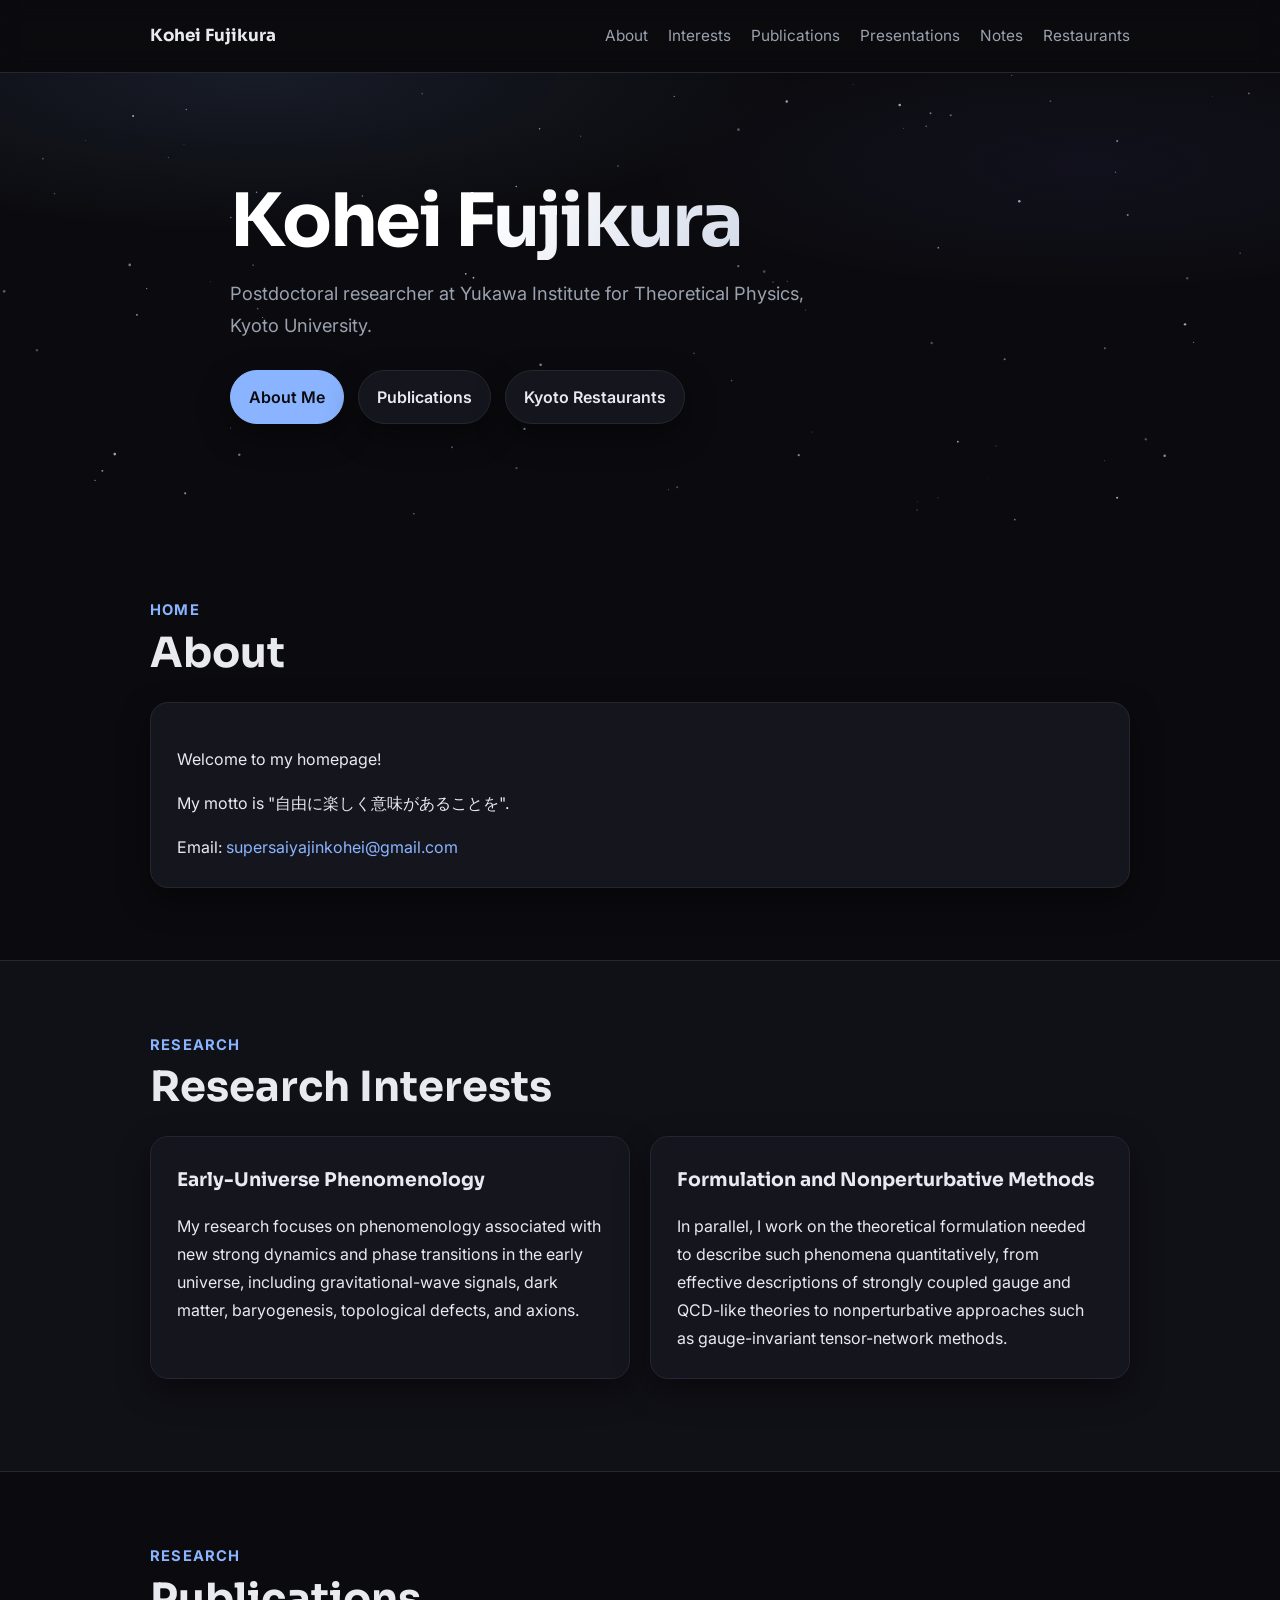
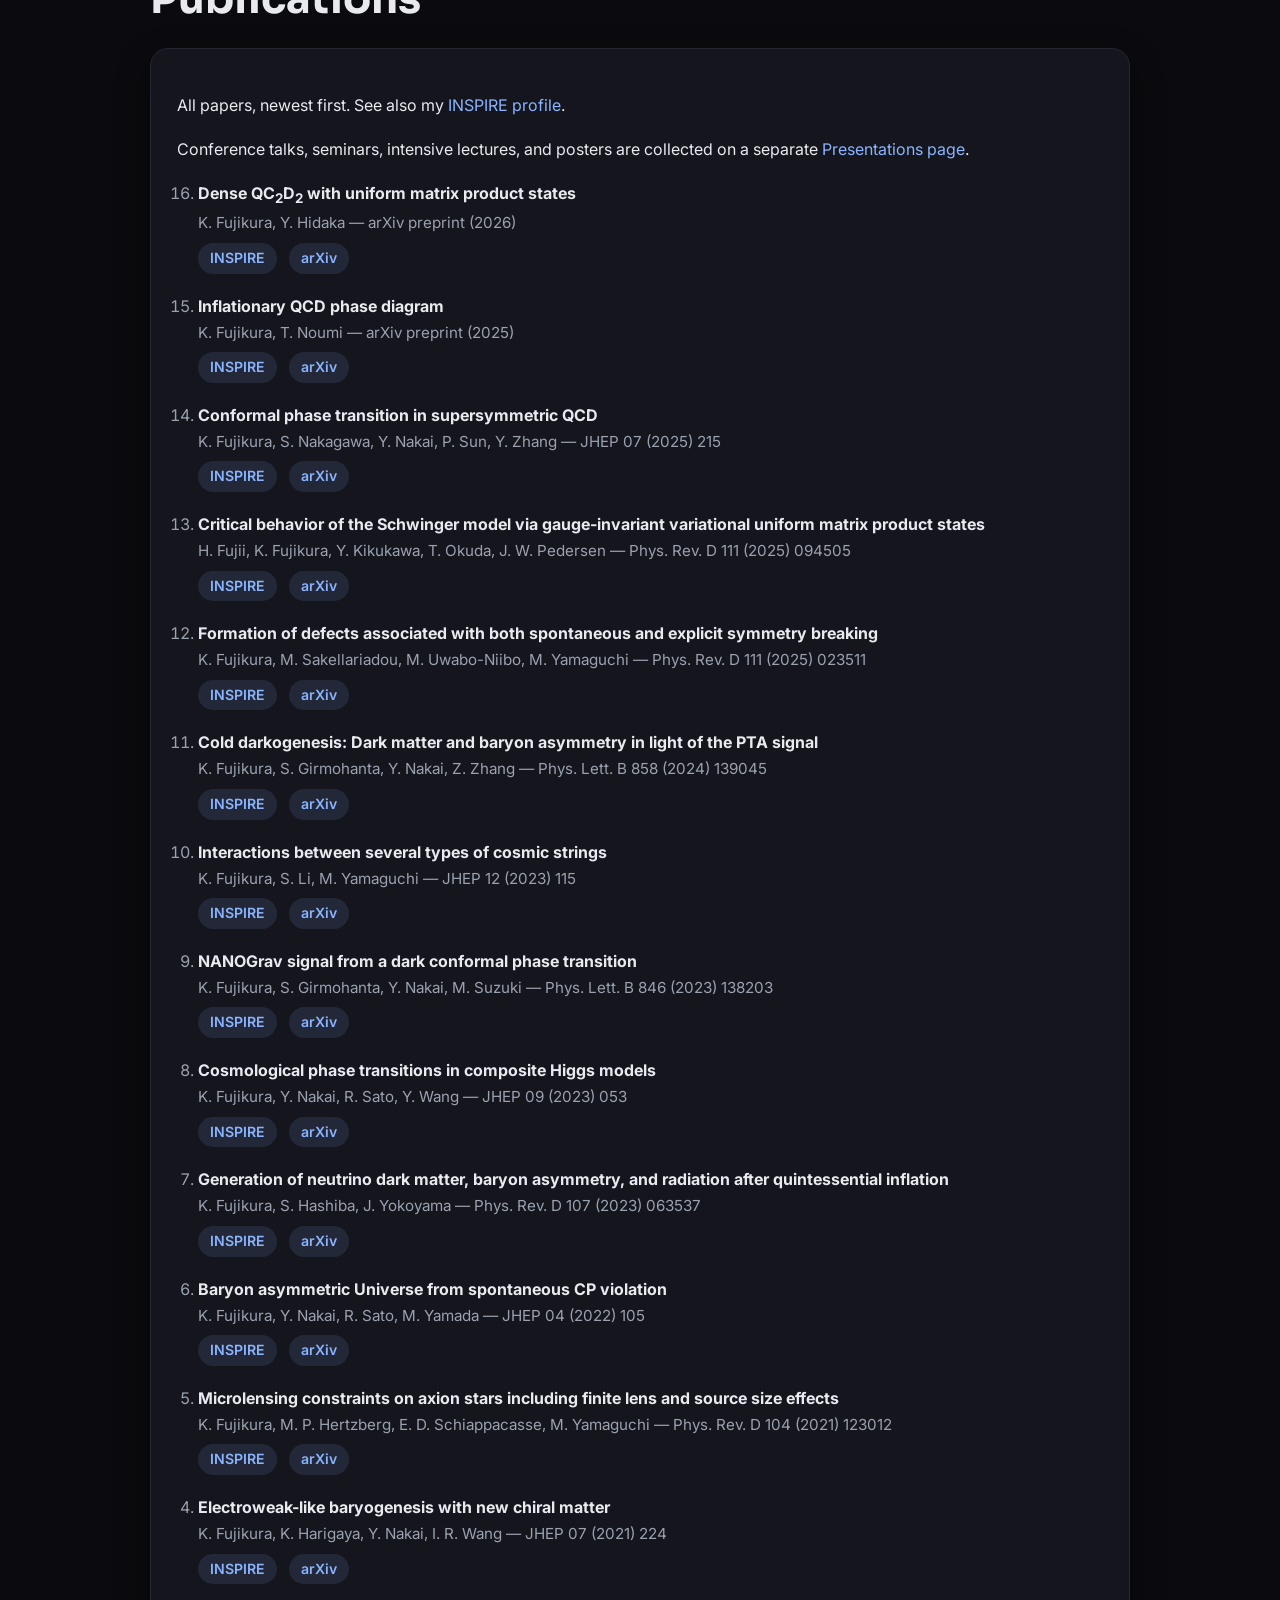
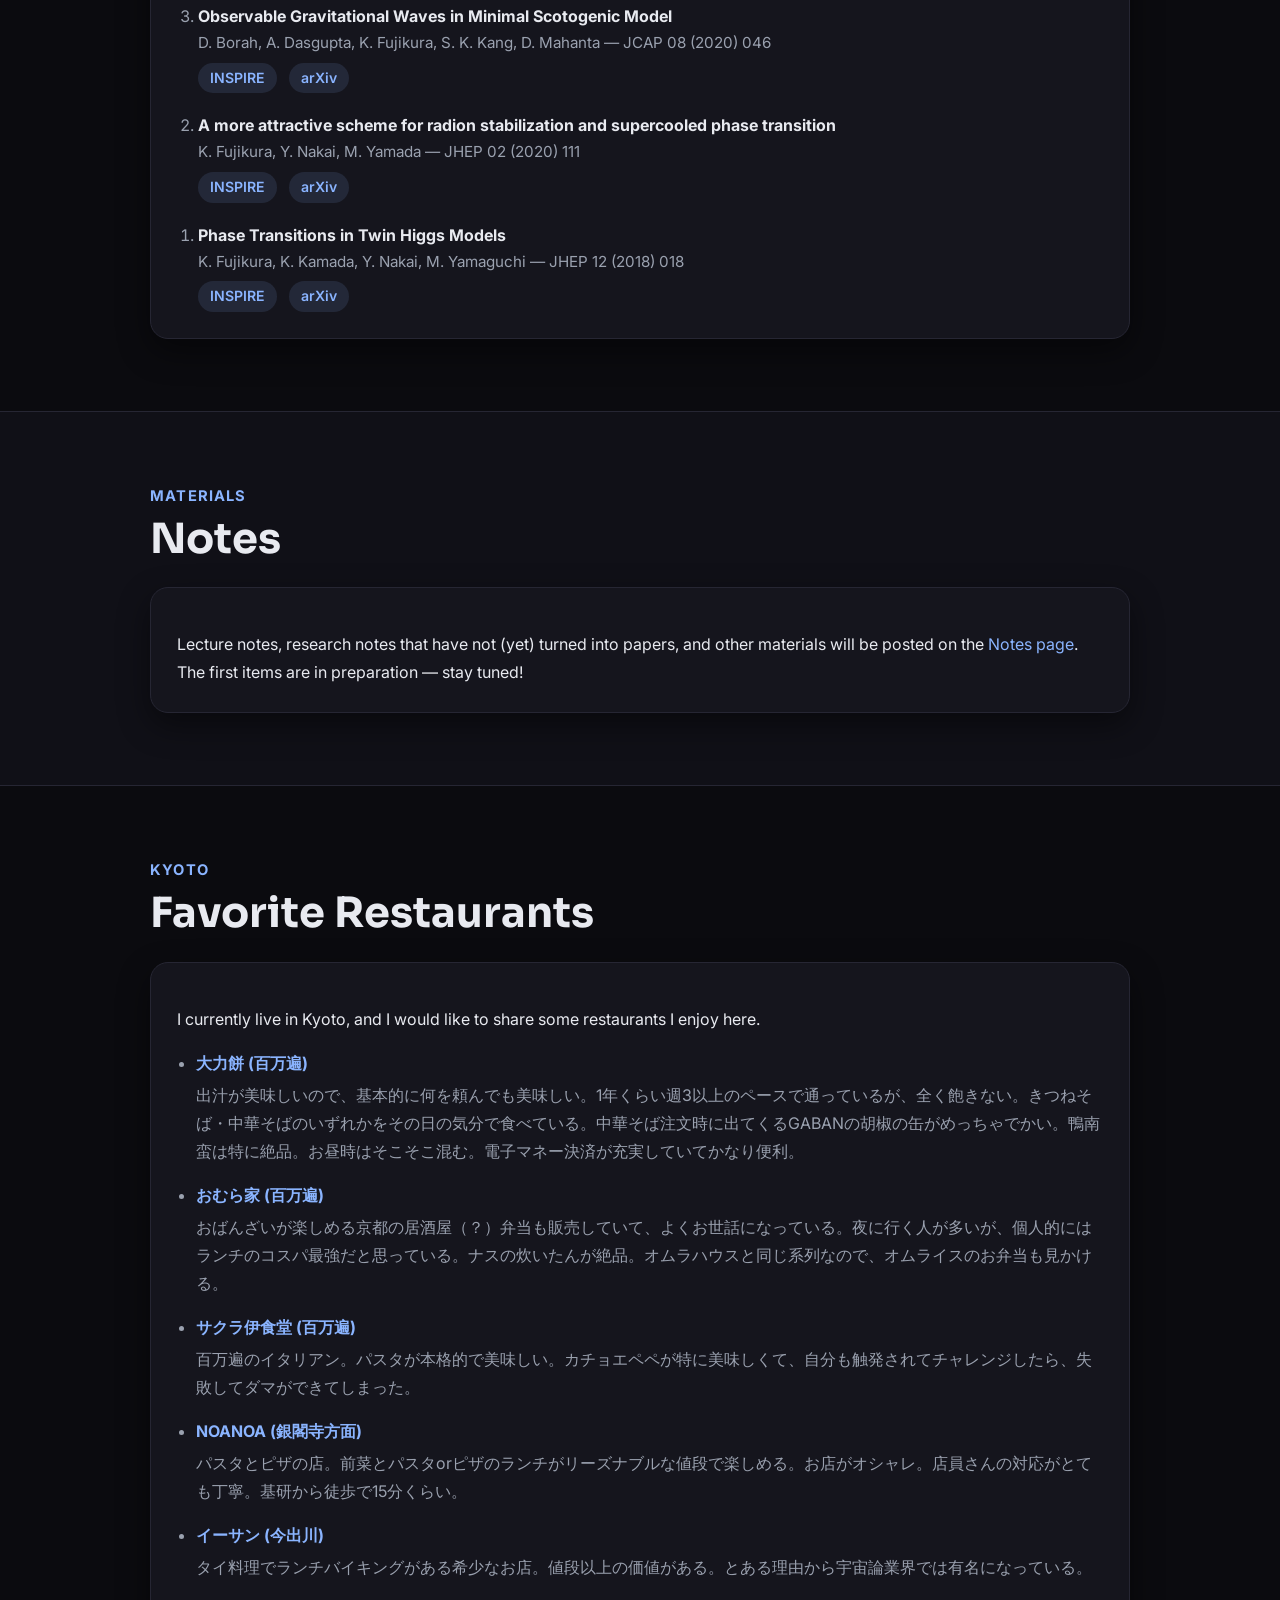
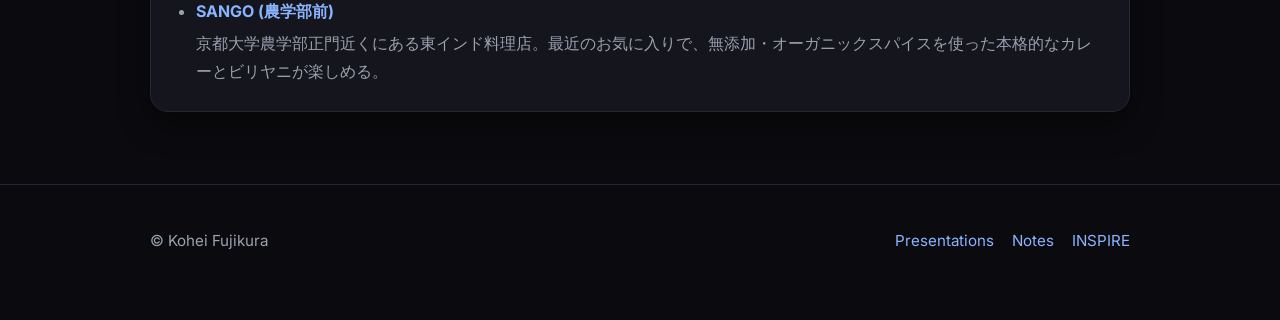
==== index.html @ 56ef6d6d "Update index.html" ====
<!DOCTYPE html>
<html lang="en">
<head>
  <meta charset="UTF-8">
  <meta name="viewport" content="width=device-width, initial-scale=1.0">
  <title>Kohei Fujikura</title>
  <meta name="description" content="Kohei Fujikura — Postdoctoral researcher at Yukawa Institute for Theoretical Physics, Kyoto University.">
  <meta name="color-scheme" content="dark">
  <meta name="theme-color" content="#0b0b0f">
  <link rel="preconnect" href="https://fonts.googleapis.com">
  <link rel="preconnect" href="https://fonts.gstatic.com" crossorigin>
  <link href="https://fonts.googleapis.com/css2?family=Inter:wght@400;600;700&family=Sora:wght@600;700;800&display=swap" rel="stylesheet">
  <link rel="stylesheet" href="assets/style.css">
</head>
<body>
  <header class="site-header">
    <div class="container nav">
      <a href="#" class="logo">Kohei Fujikura</a>
      <nav class="nav-links">
        <a href="#about">About</a>
        <a href="#interests">Interests</a>
        <a href="#publications">Publications</a>
        <a href="talks.html">Presentations</a>
        <a href="notes.html">Notes</a>
        <a href="#restaurants">Restaurants</a>
      </nav>
    </div>
  </header>

  <main>
    <section class="hero">
      <canvas id="starfield" aria-hidden="true"></canvas>
      <div class="container hero-inner">
        <h1>Kohei Fujikura</h1>
        <p class="hero-text">
          Postdoctoral researcher at Yukawa Institute for Theoretical Physics, <span style="white-space: nowrap;">Kyoto University.</span>
        </p>
        <div class="hero-buttons">
          <a class="button primary" href="#about">About Me</a>
          <a class="button" href="#publications">Publications</a>
          <a class="button" href="#restaurants">Kyoto Restaurants</a>
        </div>
      </div>
    </section>

    <section id="about" class="section">
      <div class="container">
        <div class="section-heading">
          <p class="section-label">Home</p>
          <h2>About</h2>
        </div>
        <div class="card">
          <p>
            Welcome to my homepage!
          </p>
          <p>
            My motto is "自由に楽しく意味があることを".
          </p>
          <p>
            Email:
            <a href="mailto:supersaiyajinkohei@gmail.com">
              supersaiyajinkohei@gmail.com
            </a>
          </p>
        </div>
      </div>
    </section>

    <section id="interests" class="section alt">
      <div class="container">
        <div class="section-heading">
          <p class="section-label">Research</p>
          <h2>Research Interests</h2>
        </div>
        <div class="grid two">
          <div class="card">
            <h3>Early-Universe Phenomenology</h3>
            <p>
              My research focuses on phenomenology associated with new strong dynamics and phase transitions in the early universe, including gravitational-wave signals, dark matter, baryogenesis, topological defects, and axions.
            </p>
          </div>
          <div class="card">
            <h3>Formulation and Nonperturbative Methods</h3>
            <p>
              In parallel, I work on the theoretical formulation needed to describe such phenomena quantitatively, from effective descriptions of strongly coupled gauge and QCD-like theories to nonperturbative approaches such as gauge-invariant tensor-network methods.
            </p>
          </div>
        </div>
      </div>
    </section>

    <section id="publications" class="section">
      <div class="container">
        <div class="section-heading">
          <p class="section-label">Research</p>
          <h2>Publications</h2>
        </div>
        <div class="card">
          <p>
            All papers, newest first. See also my
            <a href="https://inspirehep.net/authors/1897295" target="_blank" rel="noopener noreferrer">INSPIRE profile</a>.
          </p>
          <p>
            Conference talks, seminars, intensive lectures, and posters are collected on a separate
            <a href="talks.html">Presentations page</a>.
          </p>
          <ol class="pub-list" reversed>
            <li>
              <strong>Dense QC<sub>2</sub>D<sub>2</sub> with uniform matrix product states</strong>
              <span class="pub-meta">K. Fujikura, Y. Hidaka — arXiv preprint (2026)</span>
              <div class="pub-links">
                <a href="https://inspirehep.net/literature/3157128" target="_blank" rel="noopener noreferrer">INSPIRE</a>
                <a href="https://arxiv.org/abs/2605.17183" target="_blank" rel="noopener noreferrer">arXiv</a>
              </div>
            </li>
            <li>
              <strong>Inflationary QCD phase diagram</strong>
              <span class="pub-meta">K. Fujikura, T. Noumi — arXiv preprint (2025)</span>
              <div class="pub-links">
                <a href="https://inspirehep.net/literature/3096447" target="_blank" rel="noopener noreferrer">INSPIRE</a>
                <a href="https://arxiv.org/abs/2512.24024" target="_blank" rel="noopener noreferrer">arXiv</a>
              </div>
            </li>
            <li>
              <strong>Conformal phase transition in supersymmetric QCD</strong>
              <span class="pub-meta">K. Fujikura, S. Nakagawa, Y. Nakai, P. Sun, Y. Zhang — JHEP 07 (2025) 215</span>
              <div class="pub-links">
                <a href="https://inspirehep.net/literature/2905711" target="_blank" rel="noopener noreferrer">INSPIRE</a>
                <a href="https://arxiv.org/abs/2503.22293" target="_blank" rel="noopener noreferrer">arXiv</a>
              </div>
            </li>
            <li>
              <strong>Critical behavior of the Schwinger model via gauge-invariant variational uniform matrix product states</strong>
              <span class="pub-meta">H. Fujii, K. Fujikura, Y. Kikukawa, T. Okuda, J. W. Pedersen — Phys. Rev. D 111 (2025) 094505</span>
              <div class="pub-links">
                <a href="https://inspirehep.net/literature/2855778" target="_blank" rel="noopener noreferrer">INSPIRE</a>
                <a href="https://arxiv.org/abs/2412.03569" target="_blank" rel="noopener noreferrer">arXiv</a>
              </div>
            </li>
            <li>
              <strong>Formation of defects associated with both spontaneous and explicit symmetry breaking</strong>
              <span class="pub-meta">K. Fujikura, M. Sakellariadou, M. Uwabo-Niibo, M. Yamaguchi — Phys. Rev. D 111 (2025) 023511</span>
              <div class="pub-links">
                <a href="https://inspirehep.net/literature/2838973" target="_blank" rel="noopener noreferrer">INSPIRE</a>
                <a href="https://arxiv.org/abs/2410.07565" target="_blank" rel="noopener noreferrer">arXiv</a>
              </div>
            </li>
            <li>
              <strong>Cold darkogenesis: Dark matter and baryon asymmetry in light of the PTA signal</strong>
              <span class="pub-meta">K. Fujikura, S. Girmohanta, Y. Nakai, Z. Zhang — Phys. Lett. B 858 (2024) 139045</span>
              <div class="pub-links">
                <a href="https://inspirehep.net/literature/2800522" target="_blank" rel="noopener noreferrer">INSPIRE</a>
                <a href="https://arxiv.org/abs/2406.12956" target="_blank" rel="noopener noreferrer">arXiv</a>
              </div>
            </li>
            <li>
              <strong>Interactions between several types of cosmic strings</strong>
              <span class="pub-meta">K. Fujikura, S. Li, M. Yamaguchi — JHEP 12 (2023) 115</span>
              <div class="pub-links">
                <a href="https://inspirehep.net/literature/2696680" target="_blank" rel="noopener noreferrer">INSPIRE</a>
                <a href="https://arxiv.org/abs/2309.05515" target="_blank" rel="noopener noreferrer">arXiv</a>
              </div>
            </li>
            <li>
              <strong>NANOGrav signal from a dark conformal phase transition</strong>
              <span class="pub-meta">K. Fujikura, S. Girmohanta, Y. Nakai, M. Suzuki — Phys. Lett. B 846 (2023) 138203</span>
              <div class="pub-links">
                <a href="https://inspirehep.net/literature/2672968" target="_blank" rel="noopener noreferrer">INSPIRE</a>
                <a href="https://arxiv.org/abs/2306.17086" target="_blank" rel="noopener noreferrer">arXiv</a>
              </div>
            </li>
            <li>
              <strong>Cosmological phase transitions in composite Higgs models</strong>
              <span class="pub-meta">K. Fujikura, Y. Nakai, R. Sato, Y. Wang — JHEP 09 (2023) 053</span>
              <div class="pub-links">
                <a href="https://inspirehep.net/literature/2665317" target="_blank" rel="noopener noreferrer">INSPIRE</a>
                <a href="https://arxiv.org/abs/2306.01305" target="_blank" rel="noopener noreferrer">arXiv</a>
              </div>
            </li>
            <li>
              <strong>Generation of neutrino dark matter, baryon asymmetry, and radiation after quintessential inflation</strong>
              <span class="pub-meta">K. Fujikura, S. Hashiba, J. Yokoyama — Phys. Rev. D 107 (2023) 063537</span>
              <div class="pub-links">
                <a href="https://inspirehep.net/literature/2164080" target="_blank" rel="noopener noreferrer">INSPIRE</a>
                <a href="https://arxiv.org/abs/2210.05214" target="_blank" rel="noopener noreferrer">arXiv</a>
              </div>
            </li>
            <li>
              <strong>Baryon asymmetric Universe from spontaneous CP violation</strong>
              <span class="pub-meta">K. Fujikura, Y. Nakai, R. Sato, M. Yamada — JHEP 04 (2022) 105</span>
              <div class="pub-links">
                <a href="https://inspirehep.net/literature/2034282" target="_blank" rel="noopener noreferrer">INSPIRE</a>
                <a href="https://arxiv.org/abs/2202.08278" target="_blank" rel="noopener noreferrer">arXiv</a>
              </div>
            </li>
            <li>
              <strong>Microlensing constraints on axion stars including finite lens and source size effects</strong>
              <span class="pub-meta">K. Fujikura, M. P. Hertzberg, E. D. Schiappacasse, M. Yamaguchi — Phys. Rev. D 104 (2021) 123012</span>
              <div class="pub-links">
                <a href="https://inspirehep.net/literature/1919193" target="_blank" rel="noopener noreferrer">INSPIRE</a>
                <a href="https://arxiv.org/abs/2109.04283" target="_blank" rel="noopener noreferrer">arXiv</a>
              </div>
            </li>
            <li>
              <strong>Electroweak-like baryogenesis with new chiral matter</strong>
              <span class="pub-meta">K. Fujikura, K. Harigaya, Y. Nakai, I. R. Wang — JHEP 07 (2021) 224</span>
              <div class="pub-links">
                <a href="https://inspirehep.net/literature/1850781" target="_blank" rel="noopener noreferrer">INSPIRE</a>
                <a href="https://arxiv.org/abs/2103.05005" target="_blank" rel="noopener noreferrer">arXiv</a>
              </div>
            </li>
            <li>
              <strong>Observable Gravitational Waves in Minimal Scotogenic Model</strong>
              <span class="pub-meta">D. Borah, A. Dasgupta, K. Fujikura, S. K. Kang, D. Mahanta — JCAP 08 (2020) 046</span>
              <div class="pub-links">
                <a href="https://inspirehep.net/literature/1784091" target="_blank" rel="noopener noreferrer">INSPIRE</a>
                <a href="https://arxiv.org/abs/2003.02276" target="_blank" rel="noopener noreferrer">arXiv</a>
              </div>
            </li>
            <li>
              <strong>A more attractive scheme for radion stabilization and supercooled phase transition</strong>
              <span class="pub-meta">K. Fujikura, Y. Nakai, M. Yamada — JHEP 02 (2020) 111</span>
              <div class="pub-links">
                <a href="https://inspirehep.net/literature/1759521" target="_blank" rel="noopener noreferrer">INSPIRE</a>
                <a href="https://arxiv.org/abs/1910.07546" target="_blank" rel="noopener noreferrer">arXiv</a>
              </div>
            </li>
            <li>
              <strong>Phase Transitions in Twin Higgs Models</strong>
              <span class="pub-meta">K. Fujikura, K. Kamada, Y. Nakai, M. Yamaguchi — JHEP 12 (2018) 018</span>
              <div class="pub-links">
                <a href="https://inspirehep.net/literature/1696517" target="_blank" rel="noopener noreferrer">INSPIRE</a>
                <a href="https://arxiv.org/abs/1810.00574" target="_blank" rel="noopener noreferrer">arXiv</a>
              </div>
            </li>
          </ol>
        </div>
      </div>
    </section>

    <section id="notes" class="section alt">
      <div class="container">
        <div class="section-heading">
          <p class="section-label">Materials</p>
          <h2>Notes</h2>
        </div>
        <div class="card">
          <p>
            Lecture notes, research notes that have not (yet) turned into papers, and other materials will be posted on the
            <a href="notes.html">Notes page</a>. The first items are in preparation — stay tuned!
          </p>
        </div>
      </div>
    </section>

    <section id="restaurants" class="section">
      <div class="container">
        <div class="section-heading">
          <p class="section-label">Kyoto</p>
          <h2>Favorite Restaurants</h2>
        </div>
        <div class="card">
          <p>
            I currently live in Kyoto, and I would like to share some restaurants I enjoy here.
          </p>
          <ul class="link-list">
            <li>
              <strong class="restaurant-name"><a href="https://tabelog.com/kyoto/A2601/A260302/26011281/" target="_blank" rel="noopener noreferrer">大力餅 (百万遍)</a></strong>
              <span class="restaurant-description">出汁が美味しいので、基本的に何を頼んでも美味しい。1年くらい週3以上のペースで通っているが、全く飽きない。きつねそば・中華そばのいずれかをその日の気分で食べている。中華そば注文時に出てくるGABANの胡椒の缶がめっちゃでかい。鴨南蛮は特に絶品。お昼時はそこそこ混む。電子マネー決済が充実していてかなり便利。</span>
            </li>
            <li>
              <strong class="restaurant-name"><a href="https://tabelog.com/kyoto/A2601/A260302/26005969/" target="_blank" rel="noopener noreferrer">おむら家 (百万遍)</a></strong>
              <span class="restaurant-description">おばんざいが楽しめる京都の居酒屋（？）弁当も販売していて、よくお世話になっている。夜に行く人が多いが、個人的にはランチのコスパ最強だと思っている。ナスの炊いたんが絶品。オムラハウスと同じ系列なので、オムライスのお弁当も見かける。</span>
            </li>
            <li>
              <strong class="restaurant-name"><a href="https://tabelog.com/kyoto/A2601/A260302/26031923/" target="_blank" rel="noopener noreferrer">サクラ伊食堂 (百万遍)</a></strong>
              <span class="restaurant-description">百万遍のイタリアン。パスタが本格的で美味しい。カチョエペペが特に美味しくて、自分も触発されてチャレンジしたら、失敗してダマができてしまった。</span>
            </li>
            <li>
              <strong class="restaurant-name"><a href="https://tabelog.com/kyoto/A2601/A260302/26001801/" target="_blank" rel="noopener noreferrer">NOANOA (銀閣寺方面)</a></strong>
              <span class="restaurant-description">パスタとピザの店。前菜とパスタorピザのランチがリーズナブルな値段で楽しめる。お店がオシャレ。店員さんの対応がとても丁寧。基研から徒歩で15分くらい。</span>
            </li>
            <li>
              <strong class="restaurant-name"><a href="https://tabelog.com/kyoto/A2601/A260202/26000208/" target="_blank" rel="noopener noreferrer">イーサン (今出川)</a></strong>
              <span class="restaurant-description">タイ料理でランチバイキングがある希少なお店。値段以上の価値がある。とある理由から宇宙論業界では有名になっている。</span>
            </li>
            <li>
              <strong class="restaurant-name"><a href="https://tabelog.com/kyoto/A2601/A260302/26037625/" target="_blank" rel="noopener noreferrer">SANGO (農学部前)</a></strong>
              <span class="restaurant-description">京都大学農学部正門近くにある東インド料理店。最近のお気に入りで、無添加・オーガニックスパイスを使った本格的なカレーとビリヤニが楽しめる。</span>
            </li>
          </ul>
        </div>
      </div>
    </section>
  </main>

  <footer class="site-footer">
    <div class="container footer-inner">
      <p>© Kohei Fujikura</p>
      <div class="footer-links">
        <a href="talks.html">Presentations</a>
        <a href="notes.html">Notes</a>
        <a href="https://inspirehep.net/authors/1897295" target="_blank" rel="noopener noreferrer">INSPIRE</a>
      </div>
    </div>
  </footer>

  <script src="assets/site.js" defer></script>
</body>
</html>
---- assets/style.css ----
/* Shared stylesheet — Kohei Fujikura homepage (dark theme) */

:root {
  --bg: #0b0b0f;
  --bg-alt: #101017;
  --surface: #15151d;
  --surface-hover: #1a1a24;
  --text: #e8eaf0;
  --muted: #9aa1af;
  --line: #262633;
  --accent: #8ab4ff;
  --accent-strong: #aac8ff;
  --accent-soft: rgba(138, 180, 255, 0.12);
  --max-width: 980px;
  --radius: 18px;
  --shadow: 0 12px 32px rgba(0, 0, 0, 0.45);
}

body.wide {
  --max-width: 1040px;
}

* {
  box-sizing: border-box;
}

html {
  scroll-behavior: smooth;
}

body {
  margin: 0;
  font-family: "Inter", -apple-system, BlinkMacSystemFont, "Segoe UI", Roboto, "Hiragino Kaku Gothic ProN", "Hiragino Sans", Helvetica, Arial, sans-serif;
  color: var(--text);
  background: var(--bg);
  line-height: 1.75;
}

h1, h2, h3 {
  font-family: "Sora", "Inter", -apple-system, BlinkMacSystemFont, "Segoe UI", Roboto, "Hiragino Kaku Gothic ProN", "Hiragino Sans", Helvetica, Arial, sans-serif;
}

::selection {
  background: rgba(138, 180, 255, 0.3);
}

a {
  color: var(--accent);
  text-decoration: none;
}

a:hover {
  color: var(--accent-strong);
  text-decoration: underline;
}

a:focus-visible {
  outline: 2px solid var(--accent);
  outline-offset: 3px;
  border-radius: 4px;
}

.container {
  width: min(var(--max-width), calc(100% - 40px));
  margin: 0 auto;
}

/* Header / nav */

.site-header {
  position: sticky;
  top: 0;
  z-index: 20;
  backdrop-filter: blur(12px);
  -webkit-backdrop-filter: blur(12px);
  background: rgba(11, 11, 15, 0.82);
  border-bottom: 1px solid var(--line);
}

.nav {
  display: flex;
  justify-content: space-between;
  align-items: center;
  min-height: 72px;
  gap: 20px;
}

.logo {
  font-family: "Sora", "Inter", sans-serif;
  font-weight: 700;
  font-size: 1.05rem;
  color: var(--text);
}

.logo:hover {
  color: var(--text);
  text-decoration: none;
}

.nav-links {
  display: flex;
  gap: 20px;
  flex-wrap: wrap;
}

.nav-links a {
  color: var(--muted);
  font-size: 0.96rem;
  transition: color 0.15s ease;
}

.nav-links a:hover {
  color: var(--text);
  text-decoration: none;
}

/* Hero */

.hero {
  position: relative;
  overflow: hidden;
  padding: 110px 0 80px;
  background:
    radial-gradient(ellipse 60% 50% at 20% 0%, rgba(138, 180, 255, 0.1), transparent 70%),
    radial-gradient(ellipse 50% 40% at 85% 20%, rgba(120, 110, 255, 0.06), transparent 70%),
    var(--bg);
}

.hero.compact {
  padding: 92px 0 56px;
}

#starfield {
  position: absolute;
  inset: 0;
  width: 100%;
  height: 100%;
  pointer-events: none;
}

.hero > .container {
  position: relative;
  z-index: 1;
}

.hero-inner {
  max-width: 820px;
}

.eyebrow {
  display: inline-block;
  margin: 0 0 14px;
  padding: 6px 12px;
  border-radius: 999px;
  background: var(--accent-soft);
  color: var(--accent);
  font-size: 0.9rem;
  font-weight: 600;
}

.hero h1 {
  margin: 0 0 18px;
  font-size: clamp(2.6rem, 6vw, 4.6rem);
  line-height: 1.05;
  letter-spacing: -0.03em;
  background: linear-gradient(120deg, #ffffff 30%, #aab6d4 100%);
  -webkit-background-clip: text;
  background-clip: text;
  -webkit-text-fill-color: transparent;
  color: #ffffff;
}

.hero-text {
  margin: 0 0 28px;
  color: var(--muted);
  font-size: 1.14rem;
  max-width: 720px;
}

.hero-buttons,
.hero-links {
  display: flex;
  gap: 14px;
  flex-wrap: wrap;
  margin-bottom: 22px;
}

.button {
  display: inline-block;
  padding: 12px 18px;
  border-radius: 999px;
  border: 1px solid var(--line);
  background: var(--surface);
  color: var(--text);
  font-weight: 600;
  box-shadow: var(--shadow);
  transition: transform 0.15s ease, background 0.15s ease, border-color 0.15s ease;
}

.button:hover {
  color: var(--text);
  text-decoration: none;
  transform: translateY(-1px);
  background: var(--surface-hover);
  border-color: #34344a;
}

.button.primary {
  background: var(--accent);
  color: #0b0b0f;
  border-color: var(--accent);
}

.button.primary:hover {
  background: var(--accent-strong);
  border-color: var(--accent-strong);
  color: #0b0b0f;
}

/* Stats */

.stats {
  display: grid;
  grid-template-columns: repeat(auto-fit, minmax(140px, 1fr));
  gap: 14px;
}

.stat-card {
  background: var(--surface);
  border: 1px solid var(--line);
  border-radius: var(--radius);
  box-shadow: var(--shadow);
  padding: 18px;
}

.stat-card strong {
  display: block;
  margin-bottom: 4px;
  font-size: 1.5rem;
  line-height: 1.1;
  color: var(--accent);
}

.stat-card span {
  color: var(--muted);
  font-size: 0.92rem;
}

/* Sections */

.section {
  padding: 72px 0;
  scroll-margin-top: 80px;
}

.section.alt {
  background: var(--bg-alt);
  border-top: 1px solid var(--line);
  border-bottom: 1px solid var(--line);
}

.section-heading {
  margin-bottom: 24px;
}

.section-label {
  margin: 0 0 6px;
  color: var(--accent);
  font-weight: 700;
  font-size: 0.92rem;
  text-transform: uppercase;
  letter-spacing: 0.08em;
}

.section h2 {
  margin: 0 0 10px;
  font-size: clamp(1.8rem, 4vw, 2.6rem);
  line-height: 1.15;
}

.section-intro {
  margin: 0;
  color: var(--muted);
  max-width: 760px;
}

/* Cards */

.grid.two {
  display: grid;
  grid-template-columns: repeat(2, minmax(0, 1fr));
  gap: 20px;
  margin-bottom: 20px;
}

.card {
  background: var(--surface);
  border: 1px solid var(--line);
  border-radius: var(--radius);
  padding: 26px;
  box-shadow: var(--shadow);
  transition: transform 0.18s ease, border-color 0.18s ease;
}

.card:hover {
  border-color: #303045;
}

.card h3 {
  margin-top: 0;
  margin-bottom: 10px;
  font-size: 1.18rem;
}

.card p:last-child,
.card li:last-child {
  margin-bottom: 0;
}

/* Publications */

.pub-list {
  margin: 0;
  padding-left: 1.3rem;
}

.pub-list li + li {
  margin-top: 18px;
}

.pub-list li::marker {
  color: var(--muted);
}

.pub-meta {
  display: block;
  color: var(--muted);
  font-size: 0.95rem;
}

.pub-links {
  display: inline-flex;
  gap: 12px;
  flex-wrap: wrap;
  margin-top: 6px;
}

.pub-links a {
  display: inline-flex;
  align-items: center;
  padding: 3px 12px;
  border-radius: 999px;
  background: var(--accent-soft);
  font-size: 0.88rem;
  font-weight: 600;
}

.pub-links a:hover {
  text-decoration: none;
  background: rgba(138, 180, 255, 0.2);
}

/* Talks */

.talk-list {
  display: grid;
  gap: 18px;
}

.talk-list .card {
  padding: 22px 24px;
}

.talk-title {
  margin: 0 0 10px;
  font-size: 1.15rem;
  line-height: 1.35;
}

.talk-authors,
.talk-meta,
.talk-note {
  margin: 0;
}

.talk-authors {
  margin-bottom: 6px;
}

.talk-meta,
.talk-note {
  color: var(--muted);
}

.talk-note {
  margin-top: 10px;
}

.badge-row {
  display: flex;
  gap: 8px;
  flex-wrap: wrap;
  align-items: center;
  margin-top: 12px;
}

.badge {
  display: inline-flex;
  align-items: center;
  padding: 5px 10px;
  border-radius: 999px;
  background: var(--accent-soft);
  color: var(--accent);
  font-size: 0.84rem;
  font-weight: 600;
}

.slide-link {
  display: inline-flex;
  align-items: center;
  gap: 6px;
  padding: 5px 12px;
  border-radius: 999px;
  border: 1px solid rgba(138, 180, 255, 0.35);
  color: var(--accent);
  font-size: 0.84rem;
  font-weight: 600;
}

.slide-link:hover {
  background: var(--accent-soft);
  text-decoration: none;
}

.slide-link::before {
  content: "↓";
  font-size: 0.9em;
}

/* Restaurants */

.link-list {
  margin: 0;
  padding-left: 1.2rem;
}

.link-list li::marker {
  color: var(--muted);
}

.link-list li + li {
  margin-top: 16px;
}

.restaurant-name {
  display: block;
  margin-bottom: 4px;
}

.restaurant-description {
  display: block;
  color: var(--muted);
}

/* Footer */

.site-footer {
  padding: 28px 0 50px;
  border-top: 1px solid var(--line);
  background: var(--bg);
}

.footer-inner {
  color: var(--muted);
  font-size: 0.95rem;
  display: flex;
  justify-content: space-between;
  gap: 16px;
  flex-wrap: wrap;
  align-items: center;
}

.footer-links {
  display: flex;
  gap: 18px;
  flex-wrap: wrap;
}

/* Scroll reveal (enabled by JS adding .reveal-init to body) */

body.reveal-init .reveal {
  opacity: 0;
  transform: translateY(14px);
  transition: opacity 0.5s ease, transform 0.5s ease;
}

body.reveal-init .reveal.visible {
  opacity: 1;
  transform: none;
}

@media (prefers-reduced-motion: reduce) {
  html {
    scroll-behavior: auto;
  }

  body.reveal-init .reveal {
    opacity: 1;
    transform: none;
    transition: none;
  }

  .card,
  .button {
    transition: none;
  }
}

/* Responsive */

@media (max-width: 720px) {
  .nav {
    padding: 12px 0;
    align-items: flex-start;
    flex-direction: column;
  }

  .grid.two {
    grid-template-columns: 1fr;
  }

  .hero {
    padding: 80px 0 56px;
  }

  .hero.compact {
    padding: 72px 0 46px;
  }

  .card,
  .stat-card {
    padding: 20px;
  }
}
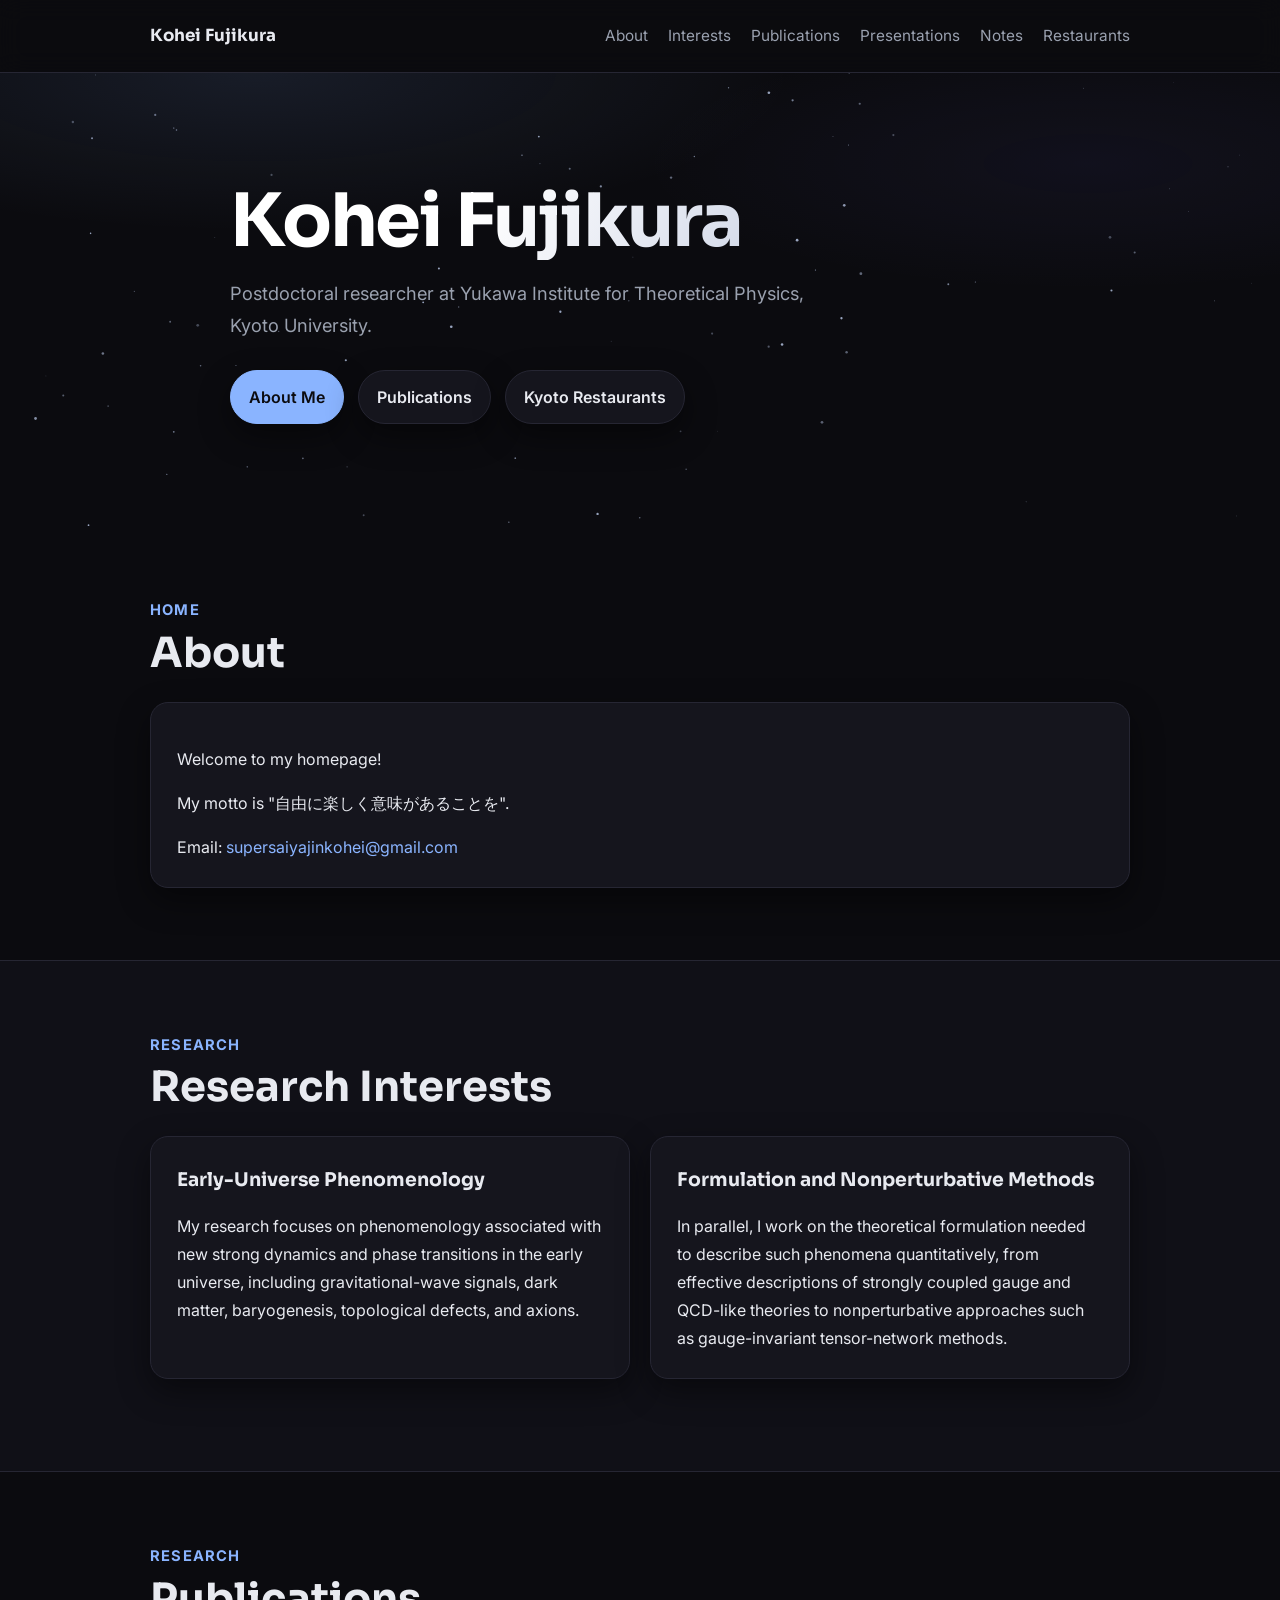
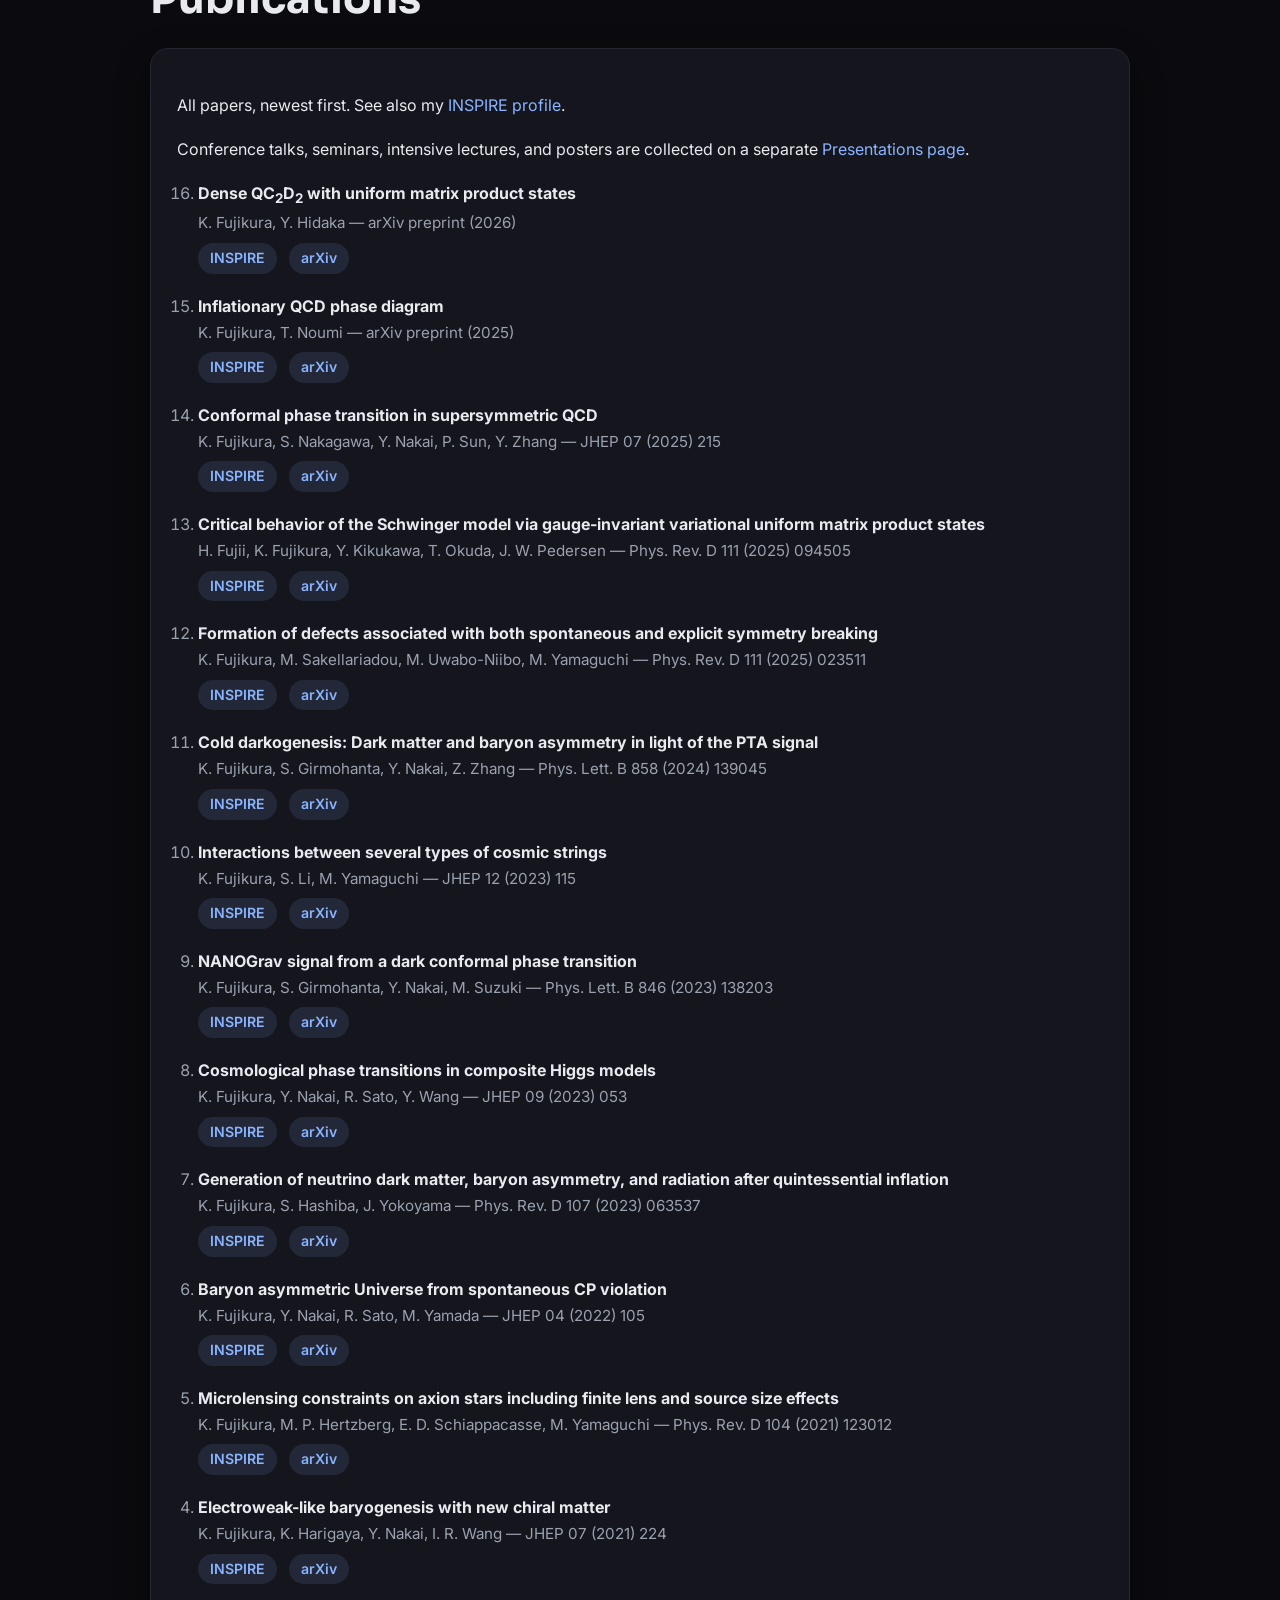
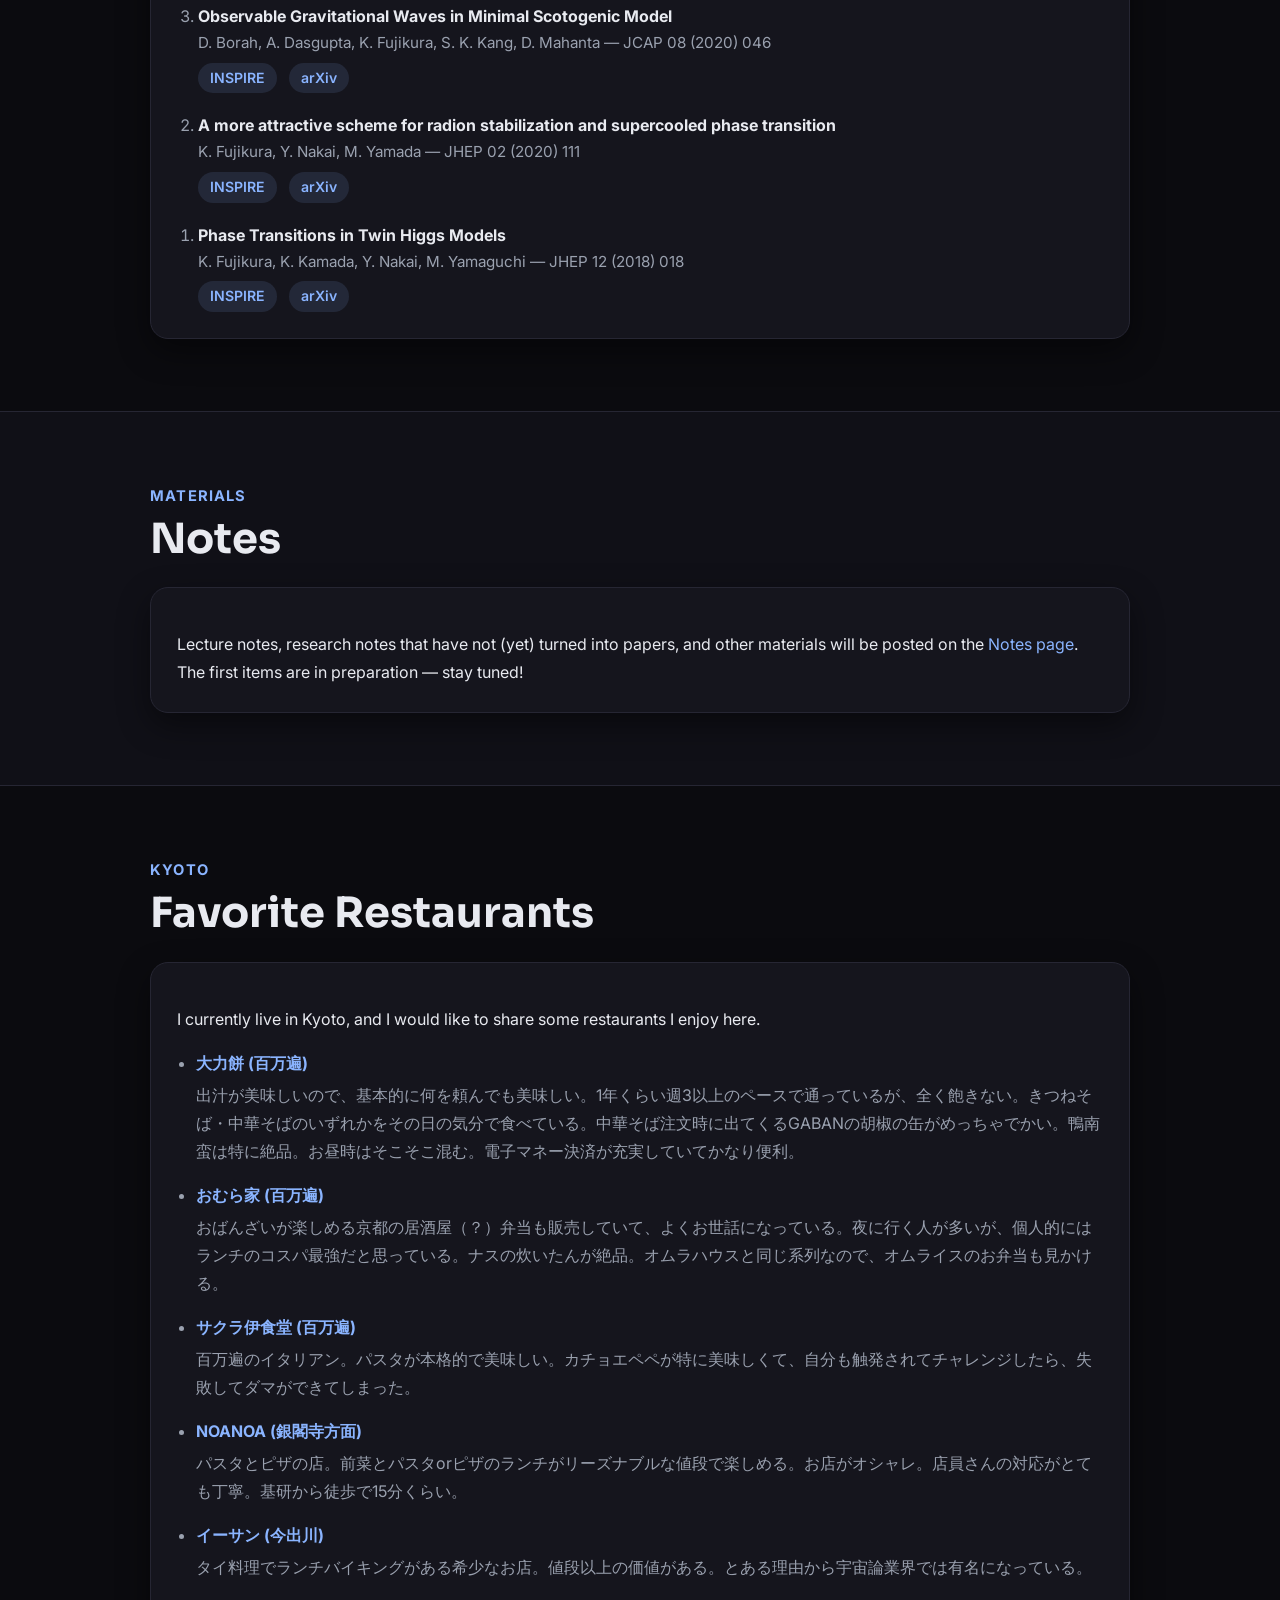
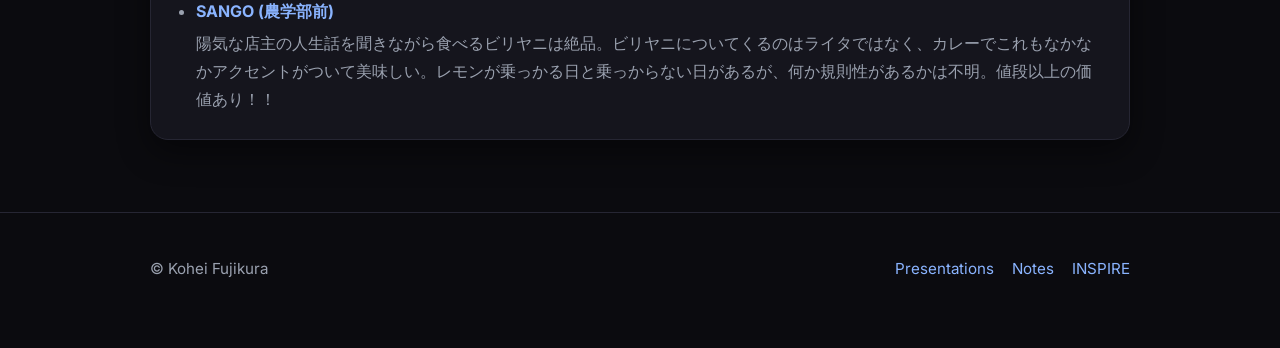
==== commit e32d5f90: "Update index.html" ====
--- a/index.html
+++ b/index.html
@@ -286,7 +286,7 @@
             </li>
             <li>
               <strong class="restaurant-name"><a href="https://tabelog.com/kyoto/A2601/A260302/26037625/" target="_blank" rel="noopener noreferrer">SANGO (農学部前)</a></strong>
-              <span class="restaurant-description">京都大学農学部正門近くにある東インド料理店。最近のお気に入りで、無添加・オーガニックスパイスを使った本格的なカレーとビリヤニが楽しめる。</span>
+              <span class="restaurant-description">陽気な店主の人生話を聞きながら食べるビリヤニは絶品。ビリヤニについてくるのはライタではなく、カレーでこれもなかなかアクセントがついて美味しい。レモンが乗っかる日と乗っからない日があるが、何か規則性があるかは不明。値段以上の価値あり！！</span>
             </li>
           </ul>
         </div>
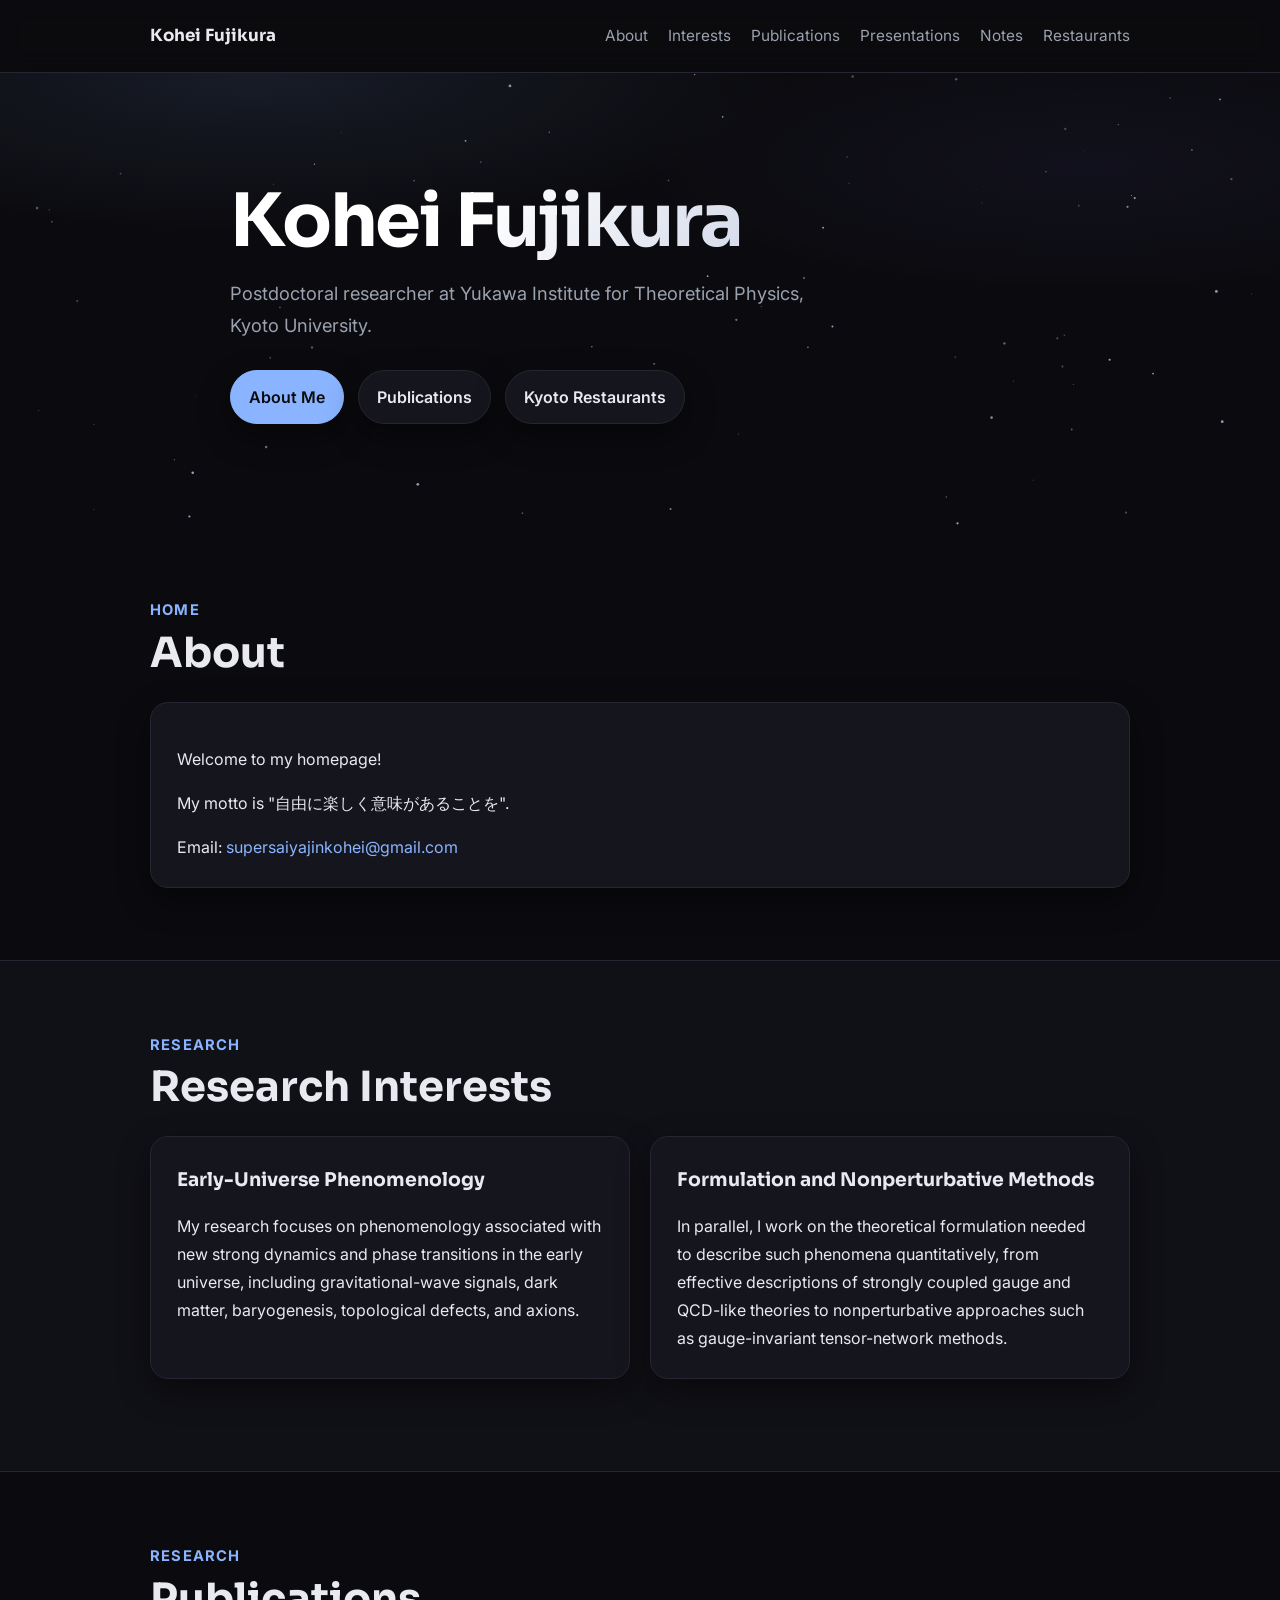
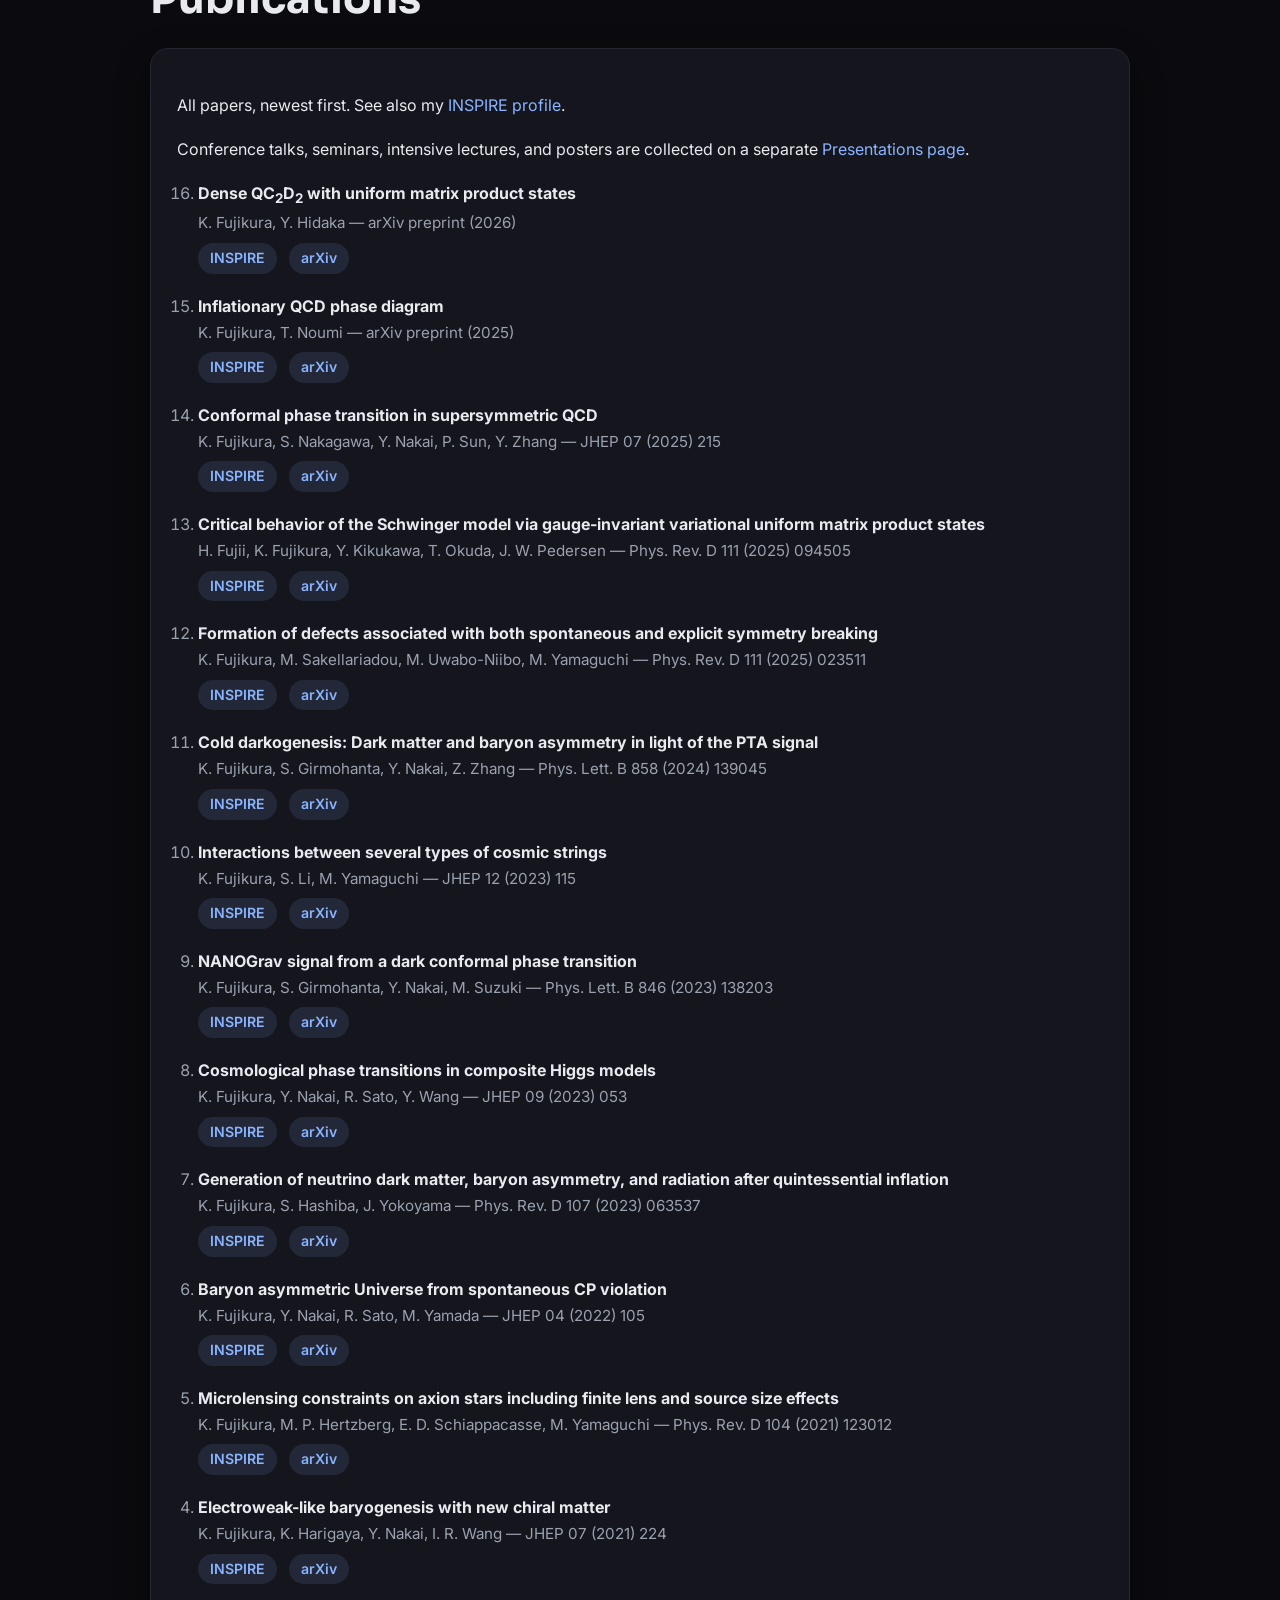
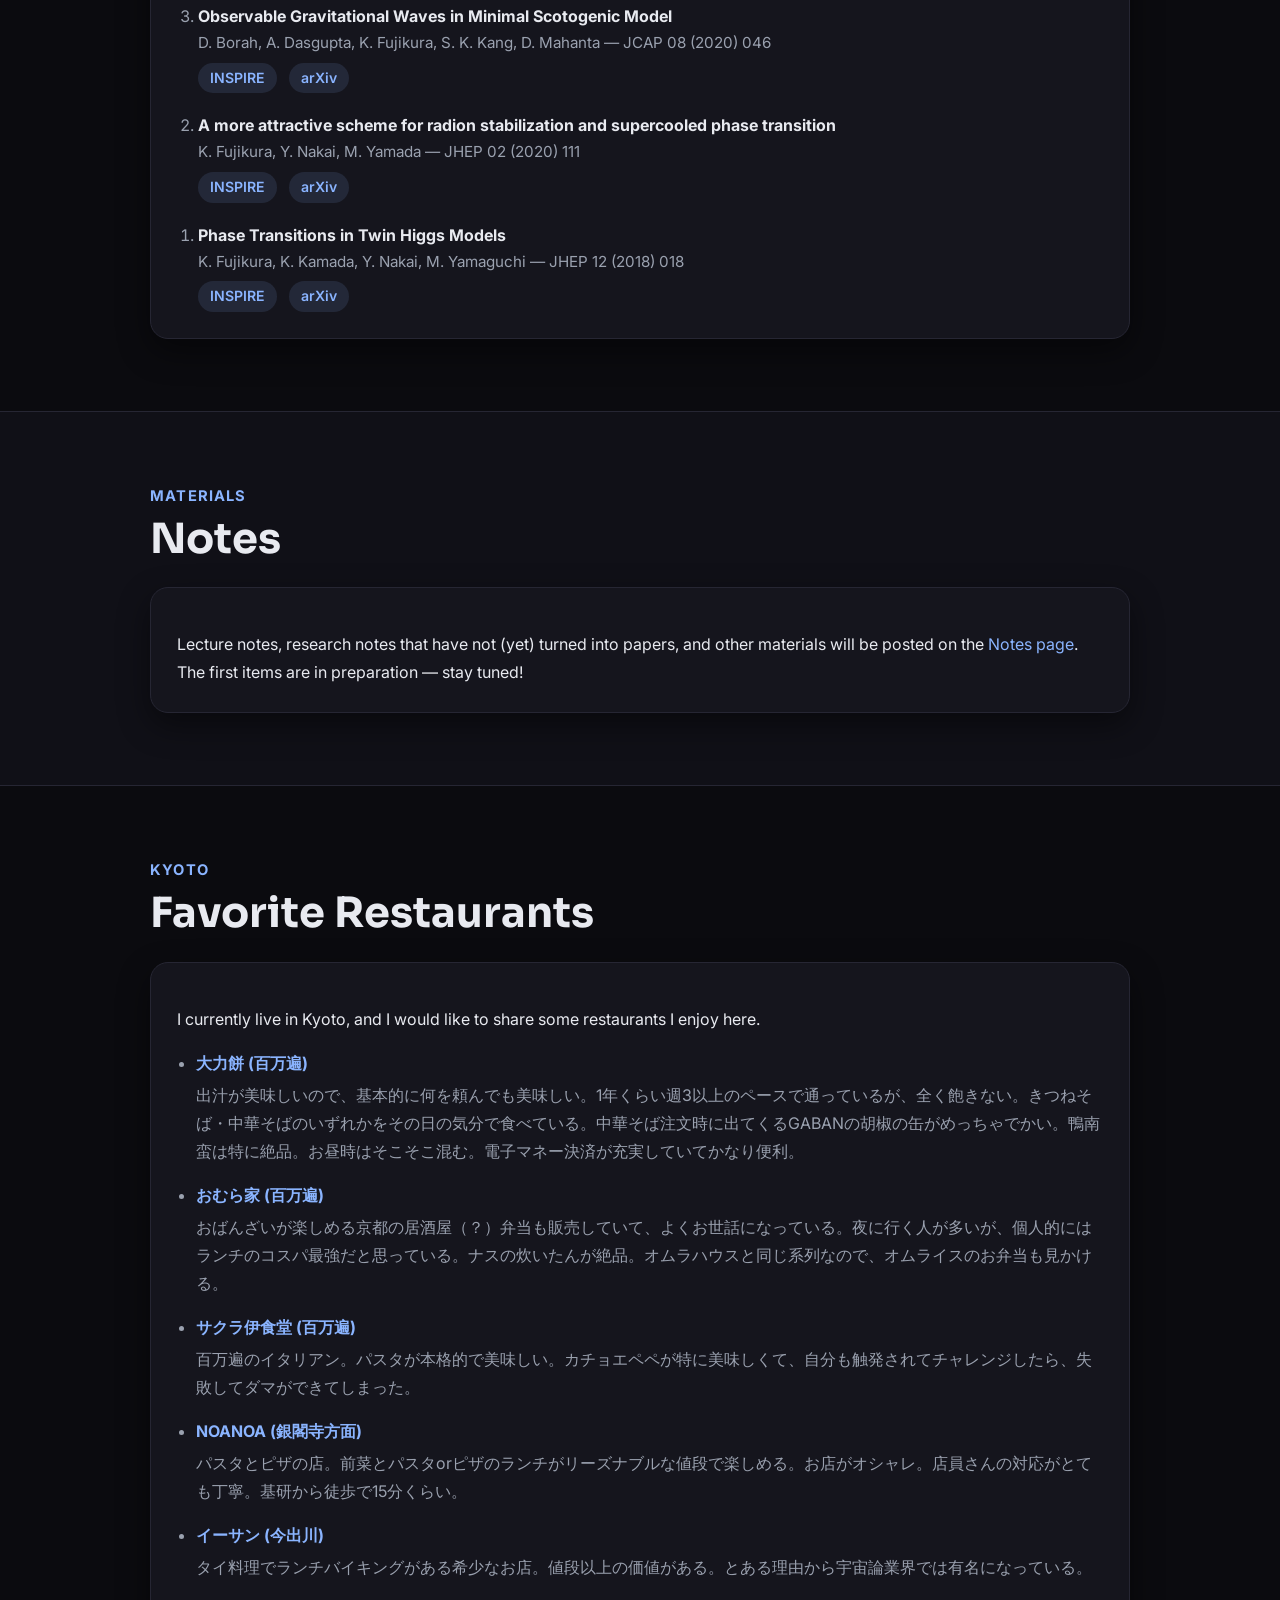
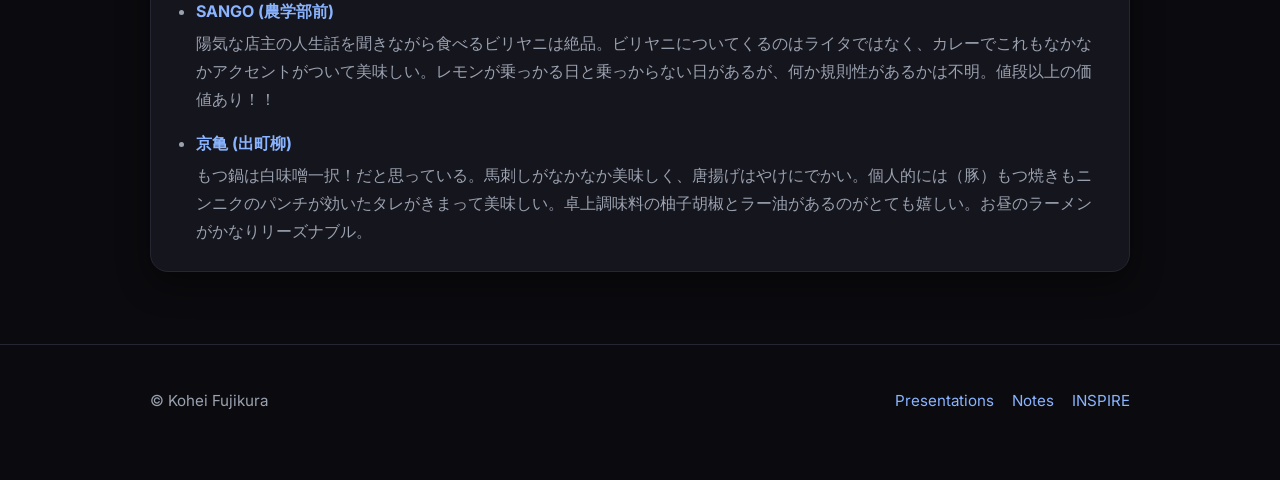
==== commit 447f7e6b: "Update index.html" ====
--- a/index.html
+++ b/index.html
@@ -288,6 +288,10 @@
               <strong class="restaurant-name"><a href="https://tabelog.com/kyoto/A2601/A260302/26037625/" target="_blank" rel="noopener noreferrer">SANGO (農学部前)</a></strong>
               <span class="restaurant-description">陽気な店主の人生話を聞きながら食べるビリヤニは絶品。ビリヤニについてくるのはライタではなく、カレーでこれもなかなかアクセントがついて美味しい。レモンが乗っかる日と乗っからない日があるが、何か規則性があるかは不明。値段以上の価値あり！！</span>
             </li>
+            <li>
+              <strong class="restaurant-name"><a href="https://tabelog.com/kyoto/A2601/A260302/rstLst/?sw=京亀" target="_blank" rel="noopener noreferrer">京亀 (出町柳)</a></strong>
+              <span class="restaurant-description">もつ鍋は白味噌一択！だと思っている。馬刺しがなかなか美味しく、唐揚げはやけにでかい。個人的には（豚）もつ焼きもニンニクのパンチが効いたタレがきまって美味しい。卓上調味料の柚子胡椒とラー油があるのがとても嬉しい。お昼のラーメンがかなりリーズナブル。</span>
+            </li>
           </ul>
         </div>
       </div>
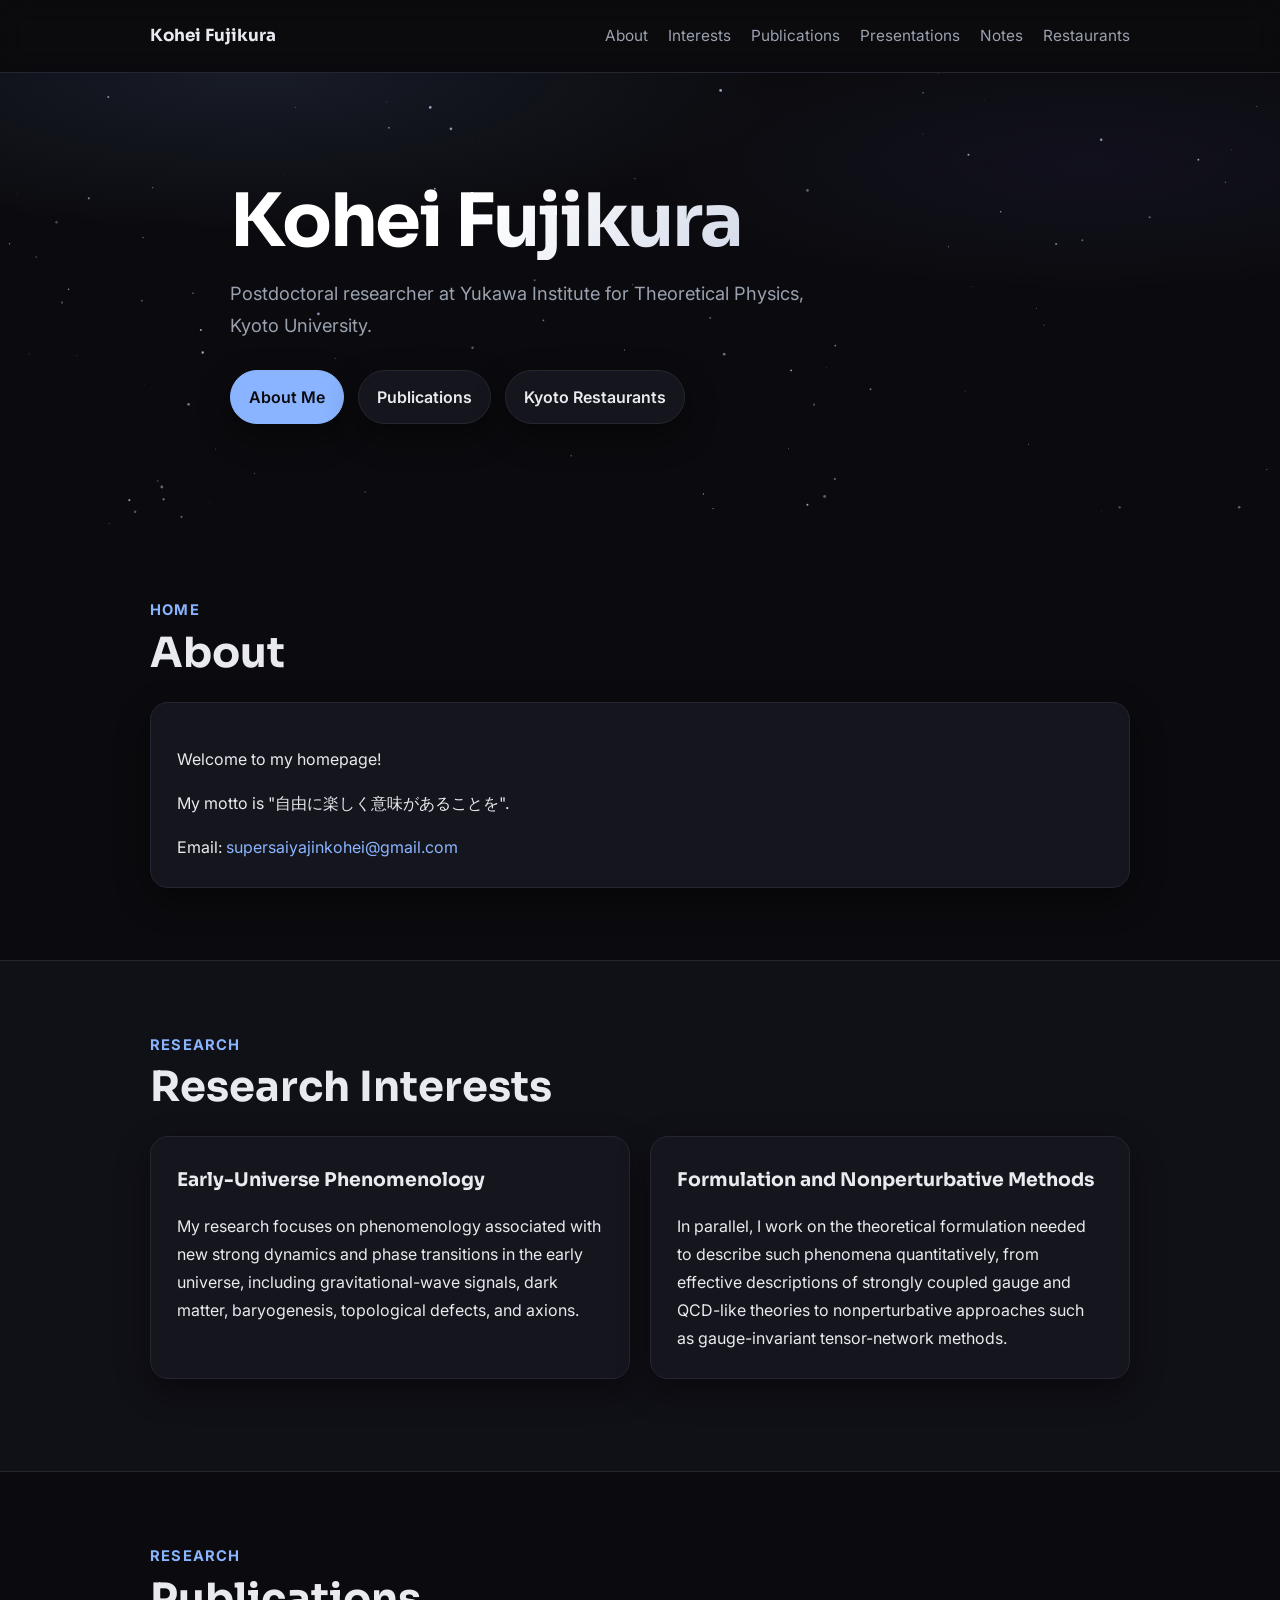
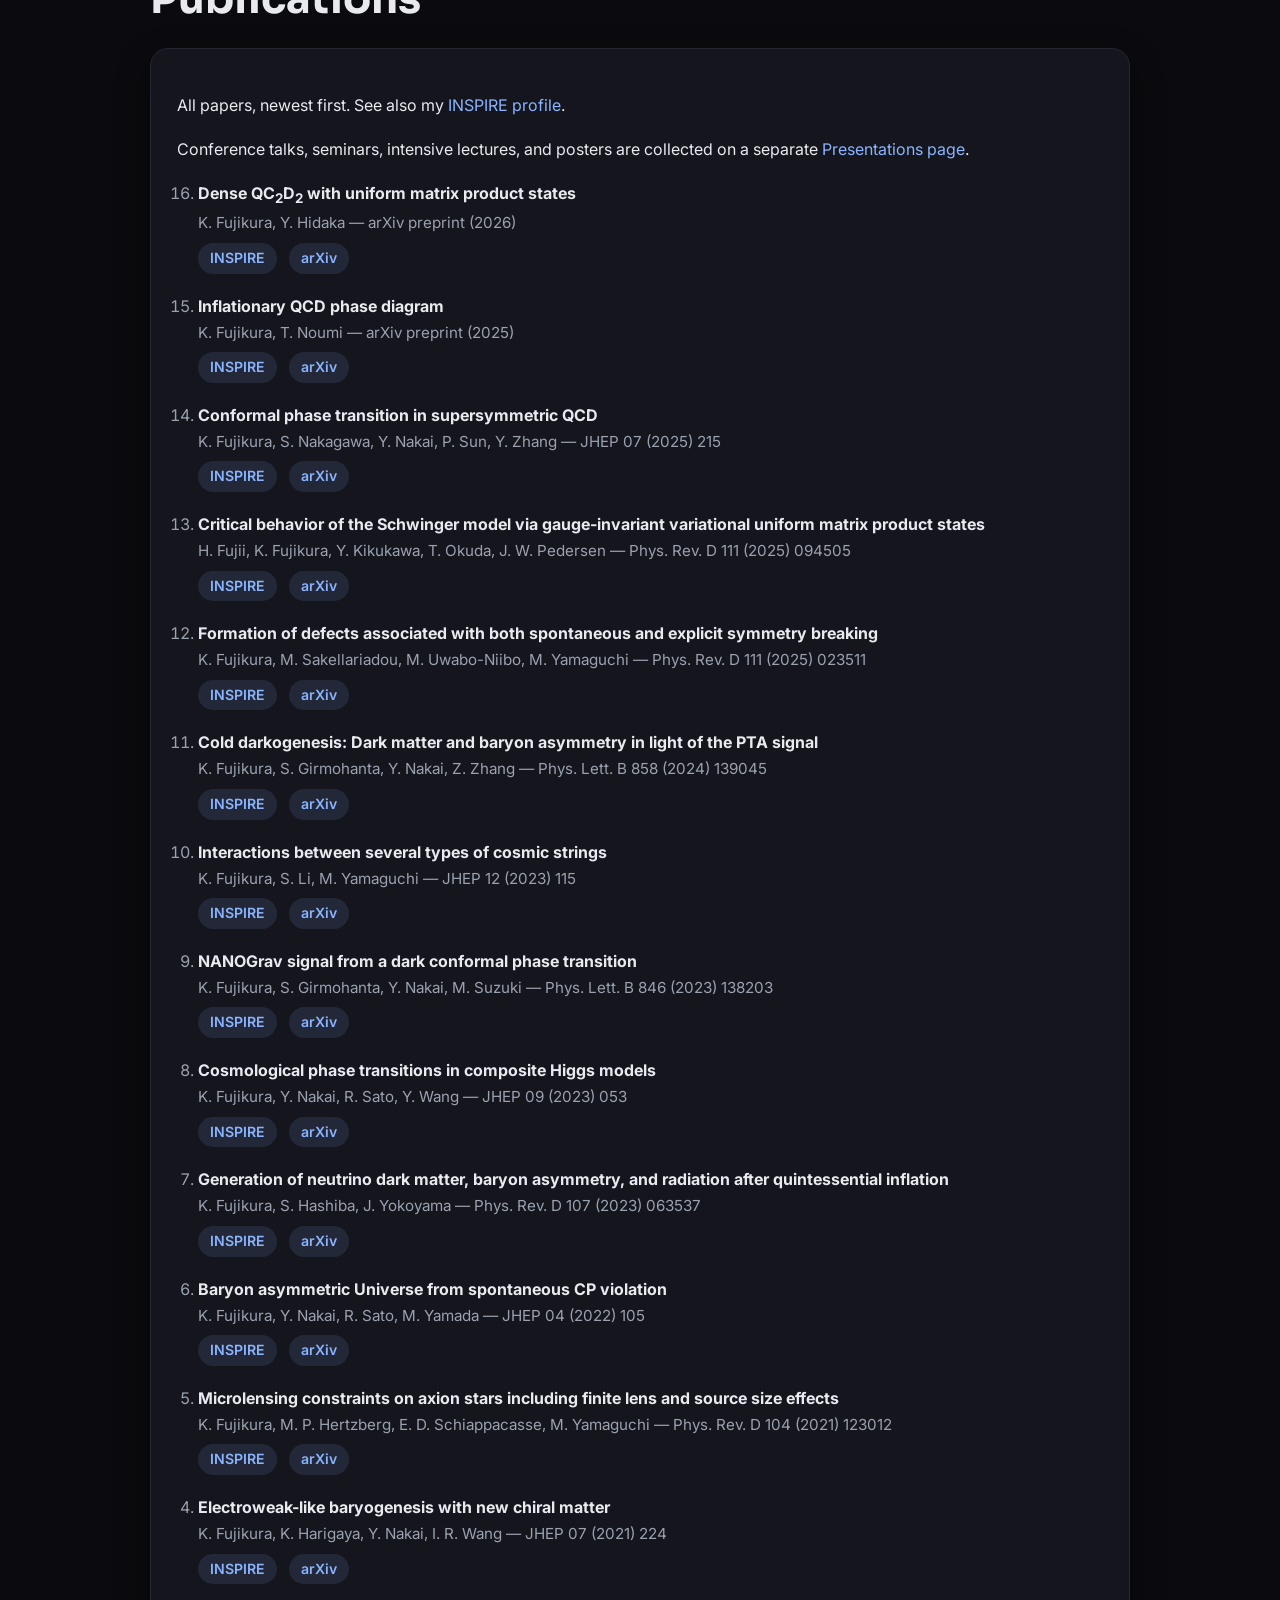
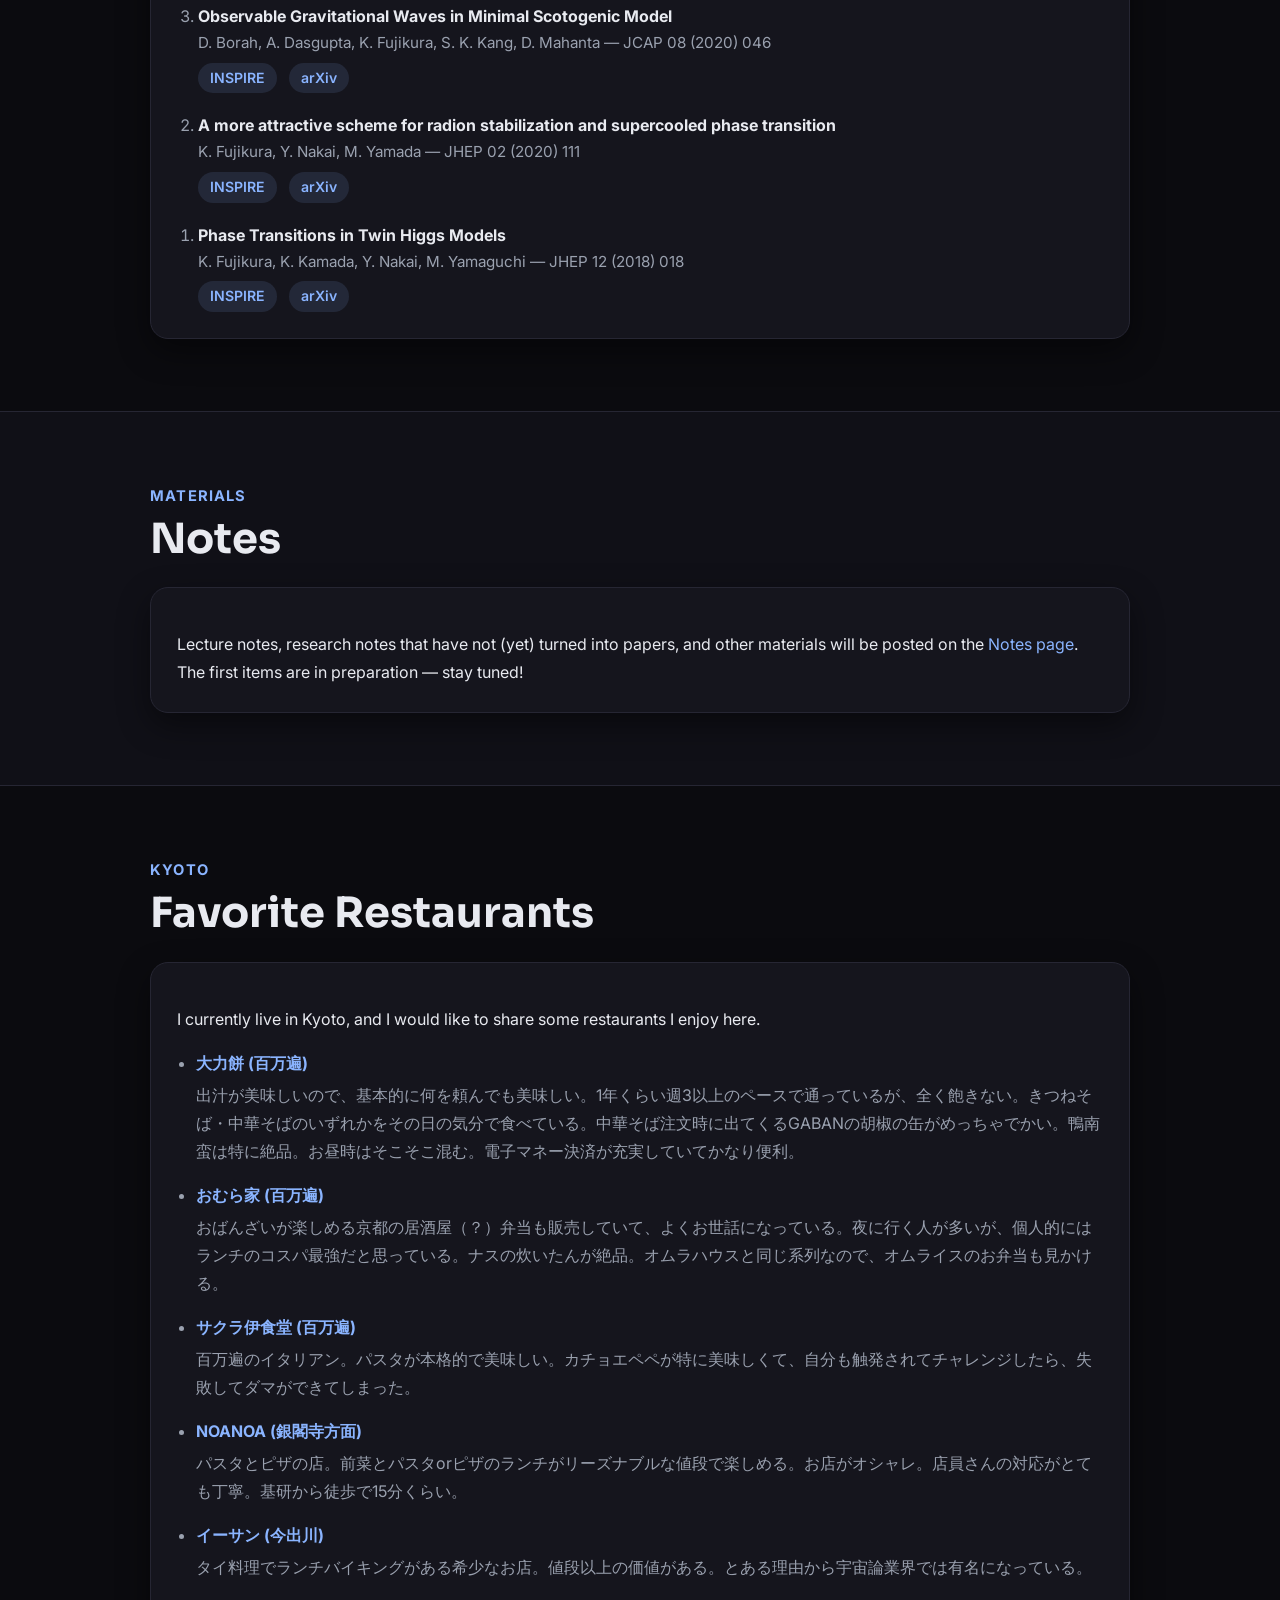
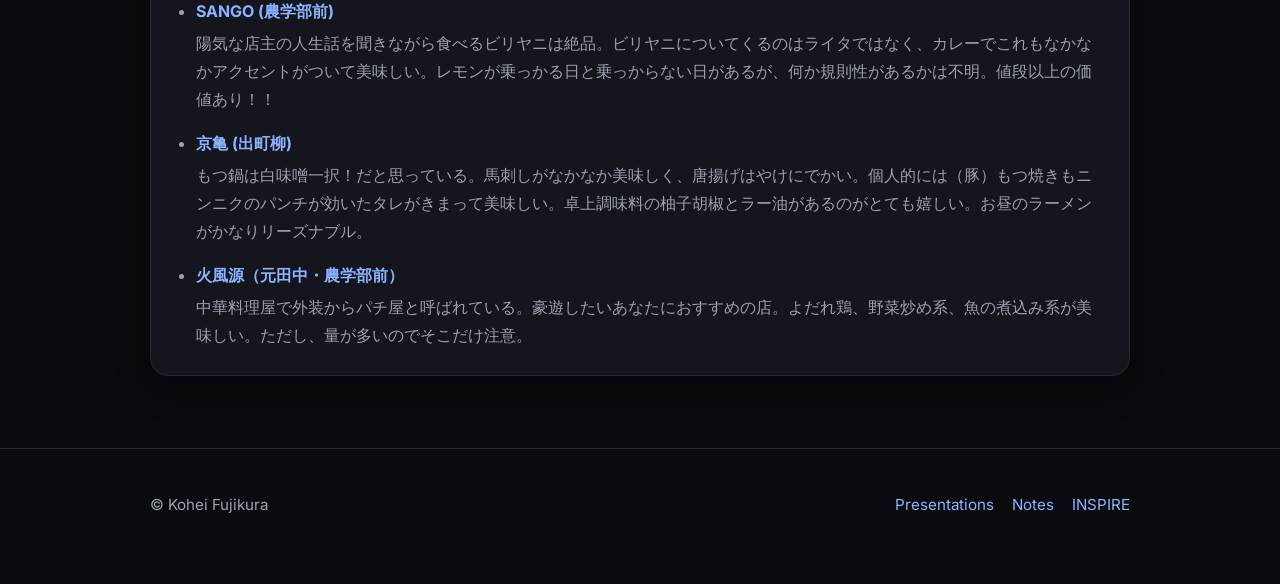
==== commit 19f37fa7: "Update index.html" ====
--- a/index.html
+++ b/index.html
@@ -292,6 +292,10 @@
               <strong class="restaurant-name"><a href="https://tabelog.com/kyoto/A2601/A260302/rstLst/?sw=京亀" target="_blank" rel="noopener noreferrer">京亀 (出町柳)</a></strong>
               <span class="restaurant-description">もつ鍋は白味噌一択！だと思っている。馬刺しがなかなか美味しく、唐揚げはやけにでかい。個人的には（豚）もつ焼きもニンニクのパンチが効いたタレがきまって美味しい。卓上調味料の柚子胡椒とラー油があるのがとても嬉しい。お昼のラーメンがかなりリーズナブル。</span>
             </li>
+            <li>
+              <strong class="restaurant-name"><a href="https://tabelog.com/kyoto/A2601/A260302/26030997/" target="_blank" rel="noopener noreferrer">火風源（元田中・農学部前）</a></strong>
+              <span class="restaurant-description">中華料理屋で外装からパチ屋と呼ばれている。豪遊したいあなたにおすすめの店。よだれ鶏、野菜炒め系、魚の煮込み系が美味しい。ただし、量が多いのでそこだけ注意。</span>
+            </li>
           </ul>
         </div>
       </div>
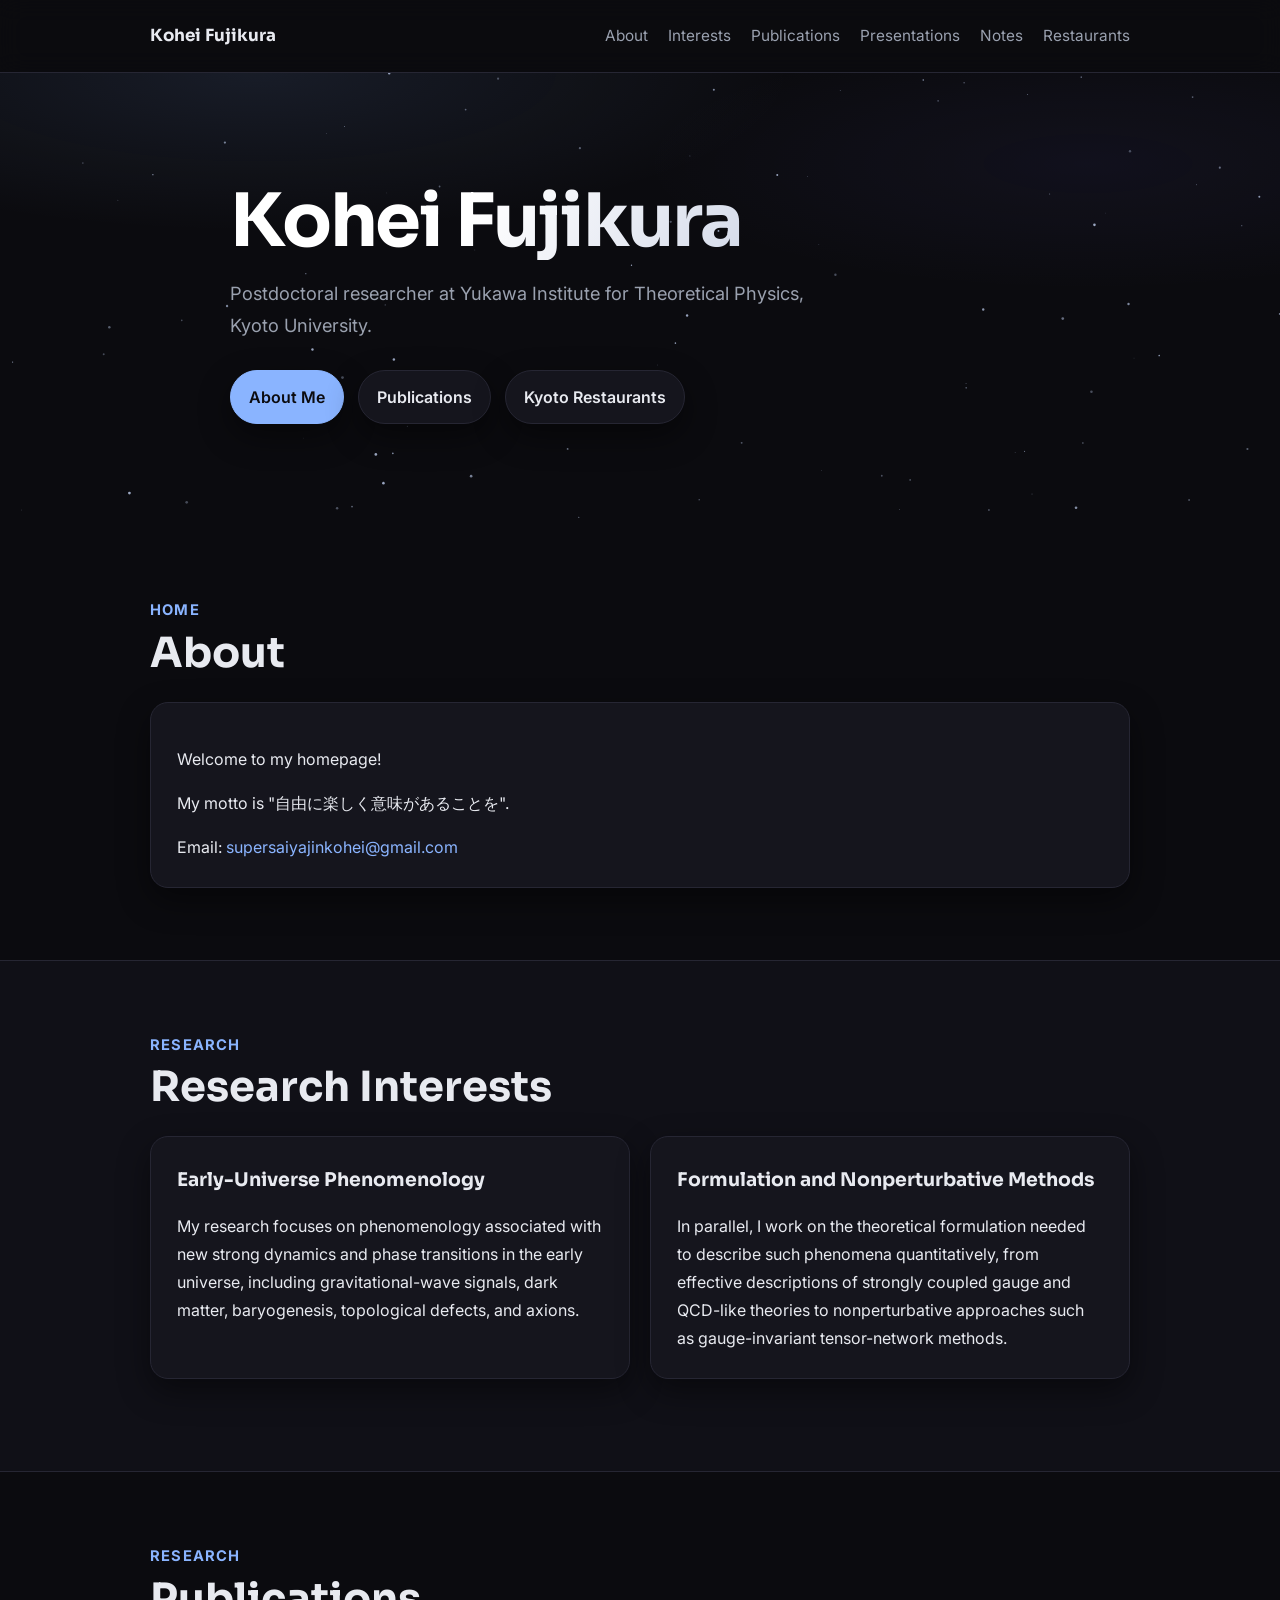
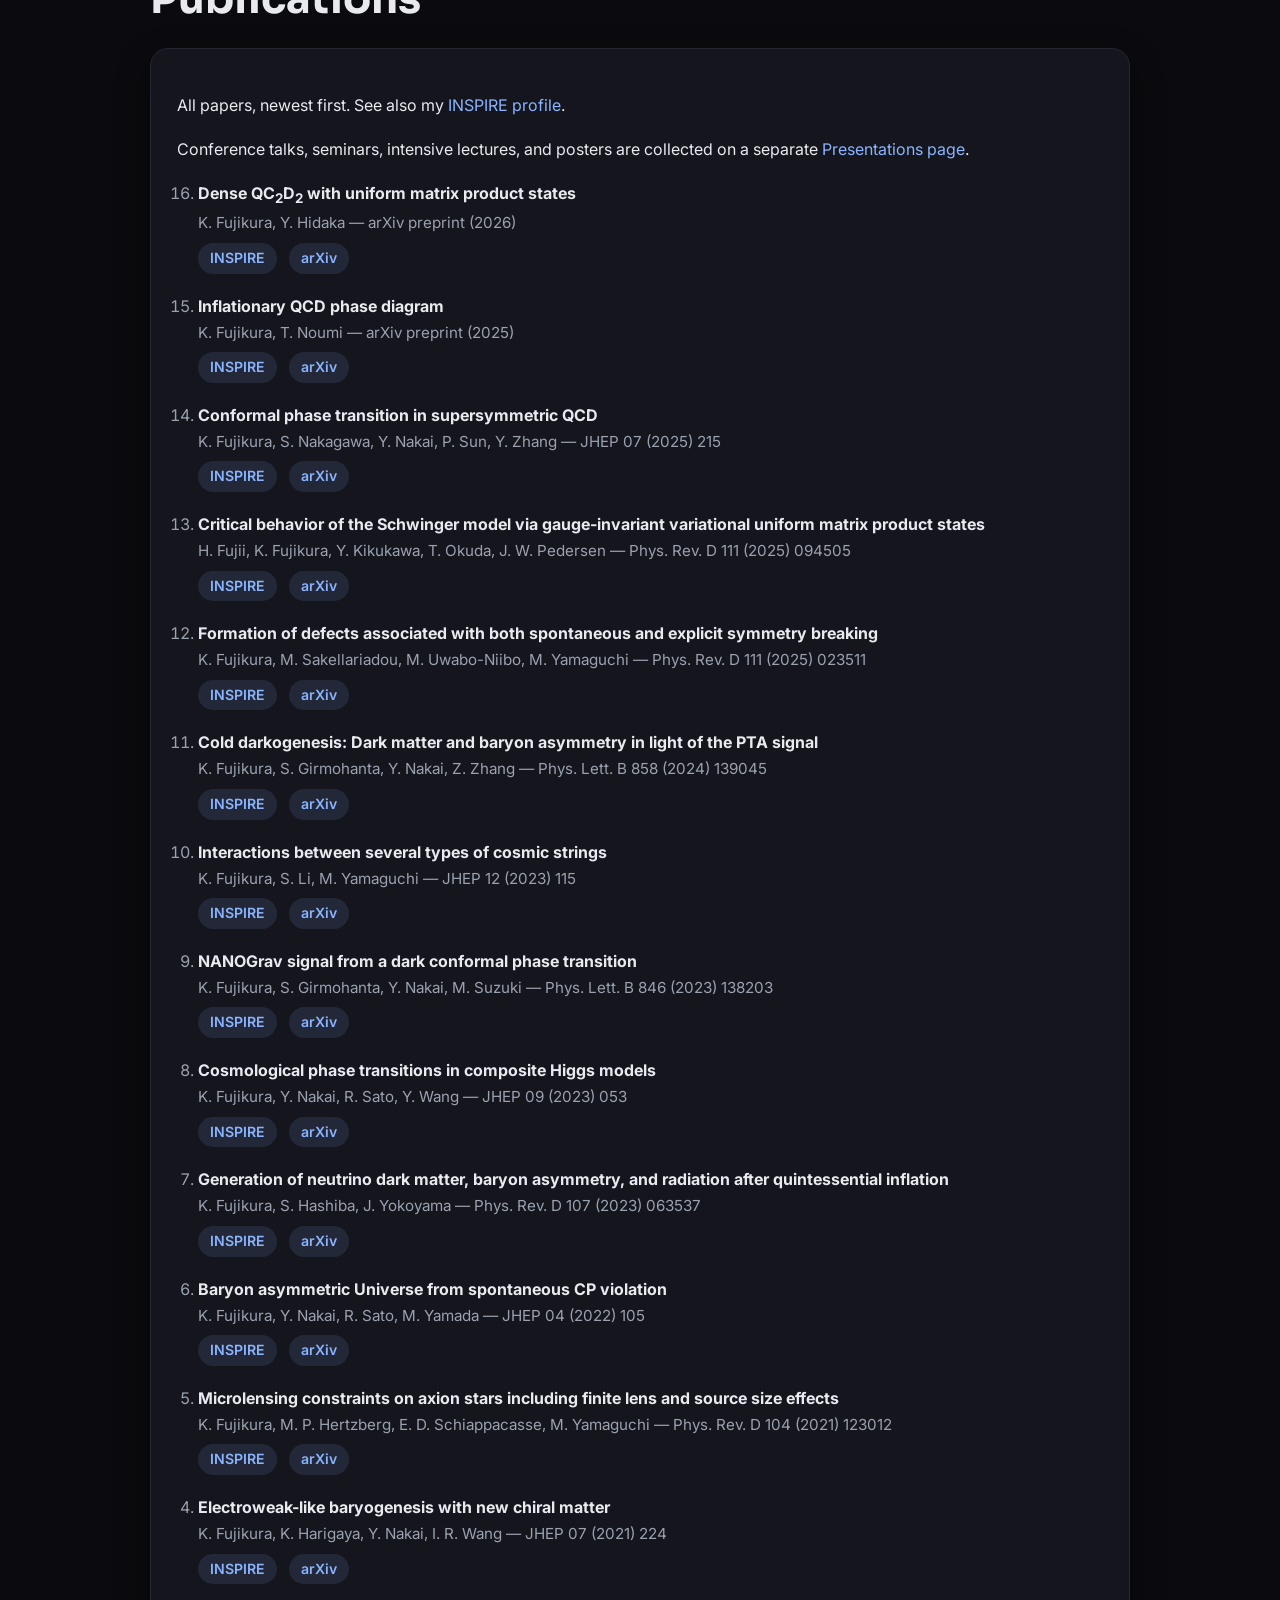
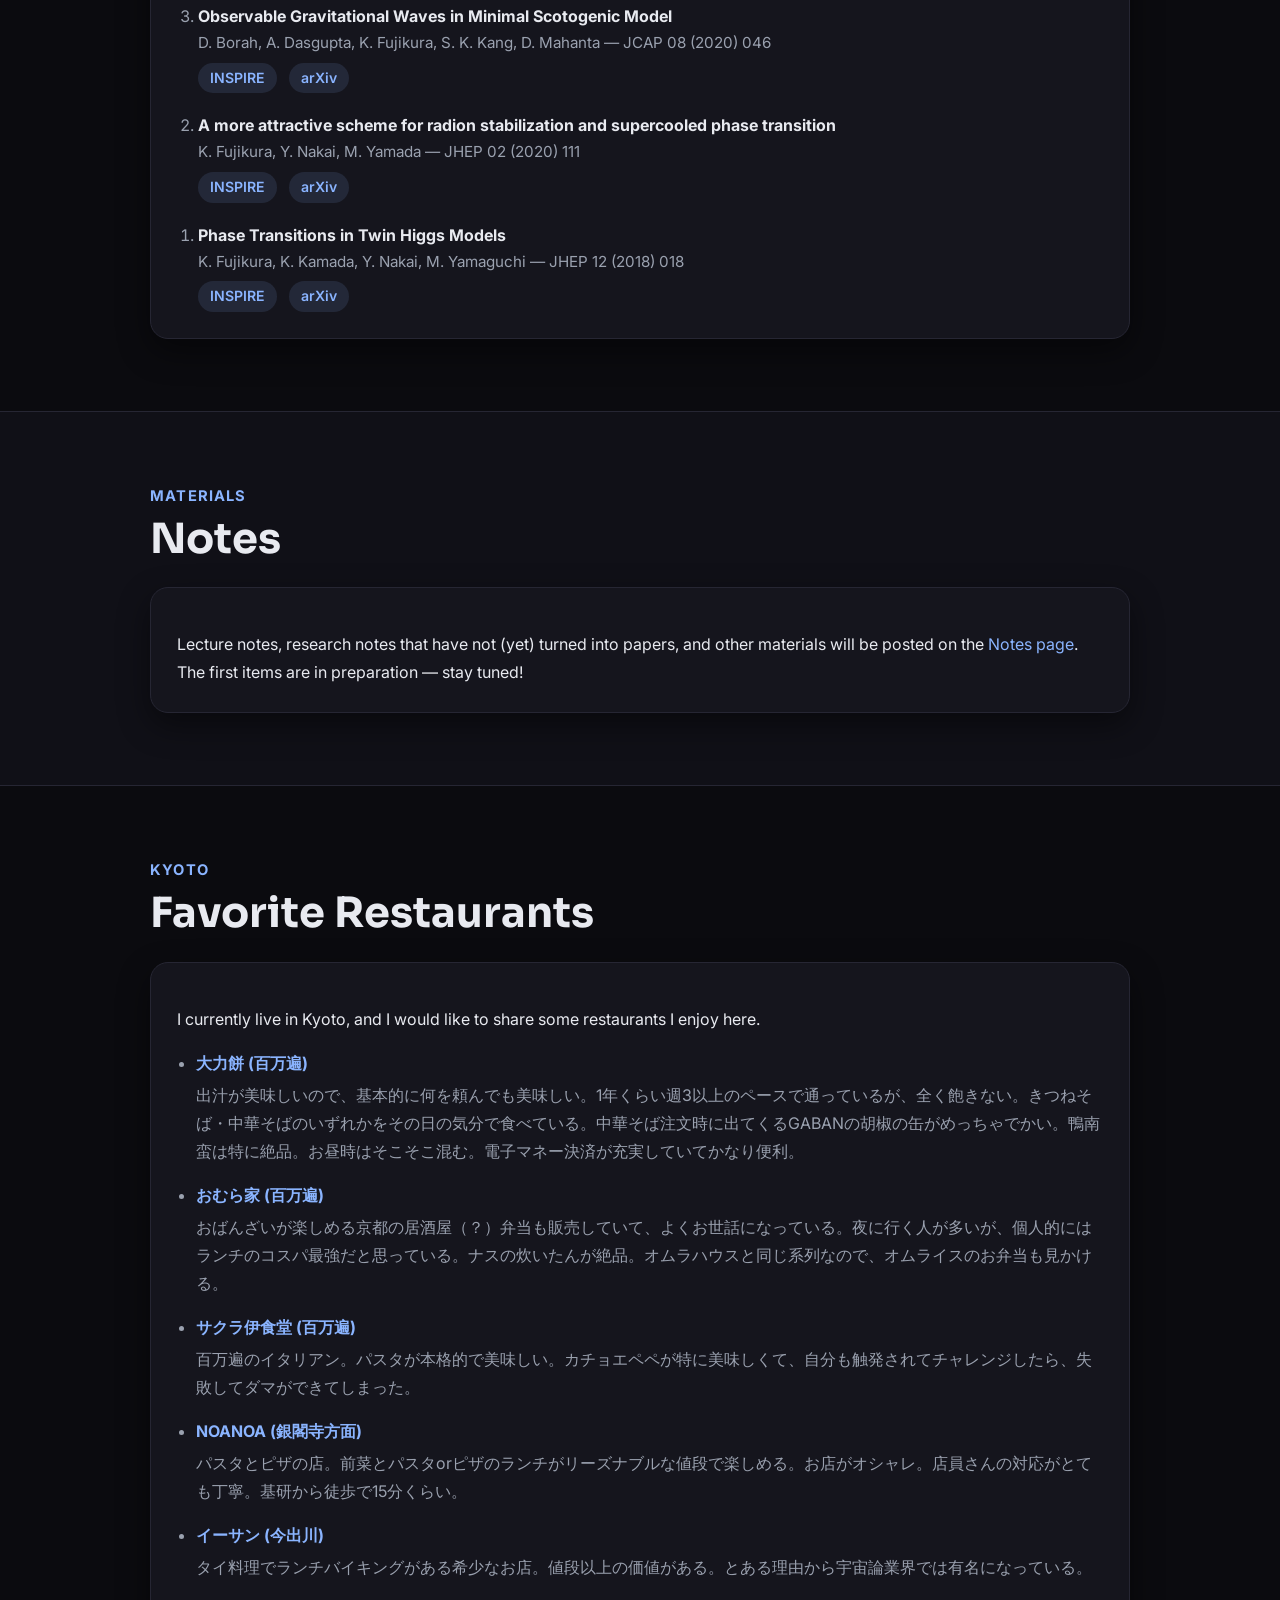
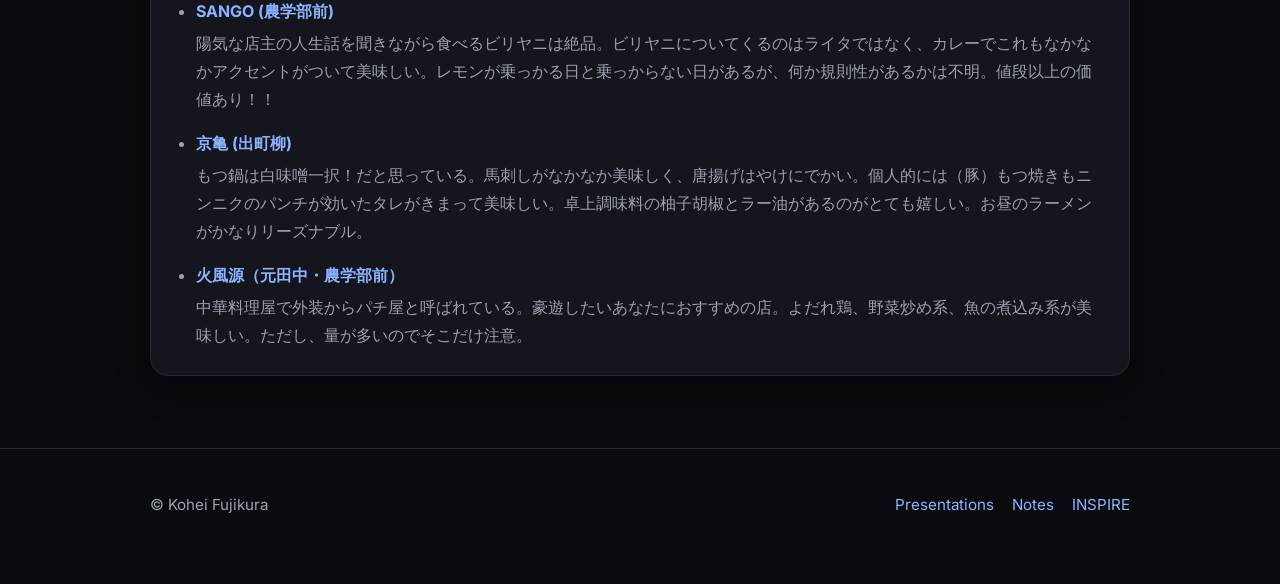
==== commit 903e9887: "Update index.html" ====
--- a/index.html
+++ b/index.html
@@ -285,11 +285,11 @@
               <span class="restaurant-description">タイ料理でランチバイキングがある希少なお店。値段以上の価値がある。とある理由から宇宙論業界では有名になっている。</span>
             </li>
             <li>
-              <strong class="restaurant-name"><a href="https://tabelog.com/kyoto/A2601/A260302/26037625/" target="_blank" rel="noopener noreferrer">SANGO (農学部前)</a></strong>
+              <strong class="restaurant-name"><a href="https://www.google.com/maps/search/?api=1&query=SANGO+京都大学" target="_blank" rel="noopener noreferrer">SANGO (農学部前)</a></strong>
               <span class="restaurant-description">陽気な店主の人生話を聞きながら食べるビリヤニは絶品。ビリヤニについてくるのはライタではなく、カレーでこれもなかなかアクセントがついて美味しい。レモンが乗っかる日と乗っからない日があるが、何か規則性があるかは不明。値段以上の価値あり！！</span>
             </li>
             <li>
-              <strong class="restaurant-name"><a href="https://tabelog.com/kyoto/A2601/A260302/rstLst/?sw=京亀" target="_blank" rel="noopener noreferrer">京亀 (出町柳)</a></strong>
+              <strong class="restaurant-name"><a href="https://www.google.com/maps/search/?api=1&query=もつ鍋+京亀+出町柳" target="_blank" rel="noopener noreferrer">京亀 (出町柳)</a></strong>
               <span class="restaurant-description">もつ鍋は白味噌一択！だと思っている。馬刺しがなかなか美味しく、唐揚げはやけにでかい。個人的には（豚）もつ焼きもニンニクのパンチが効いたタレがきまって美味しい。卓上調味料の柚子胡椒とラー油があるのがとても嬉しい。お昼のラーメンがかなりリーズナブル。</span>
             </li>
             <li>
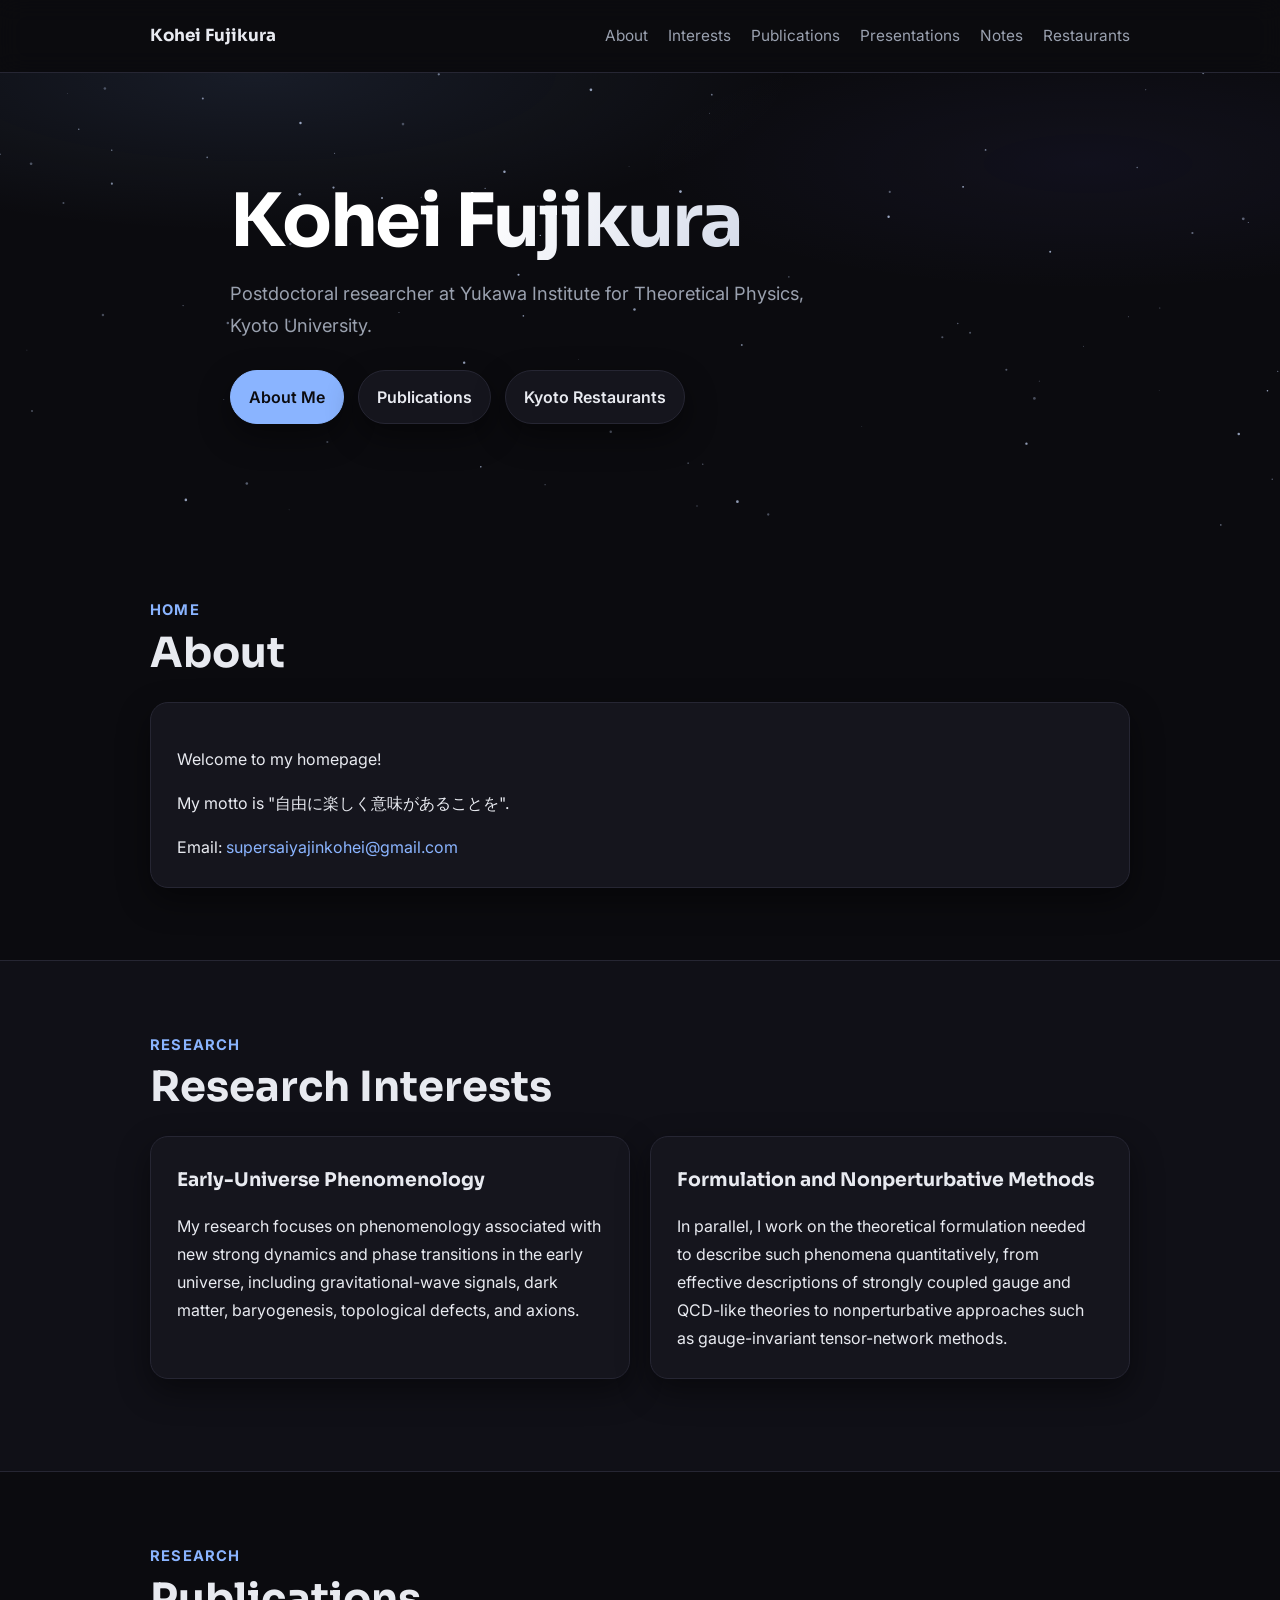
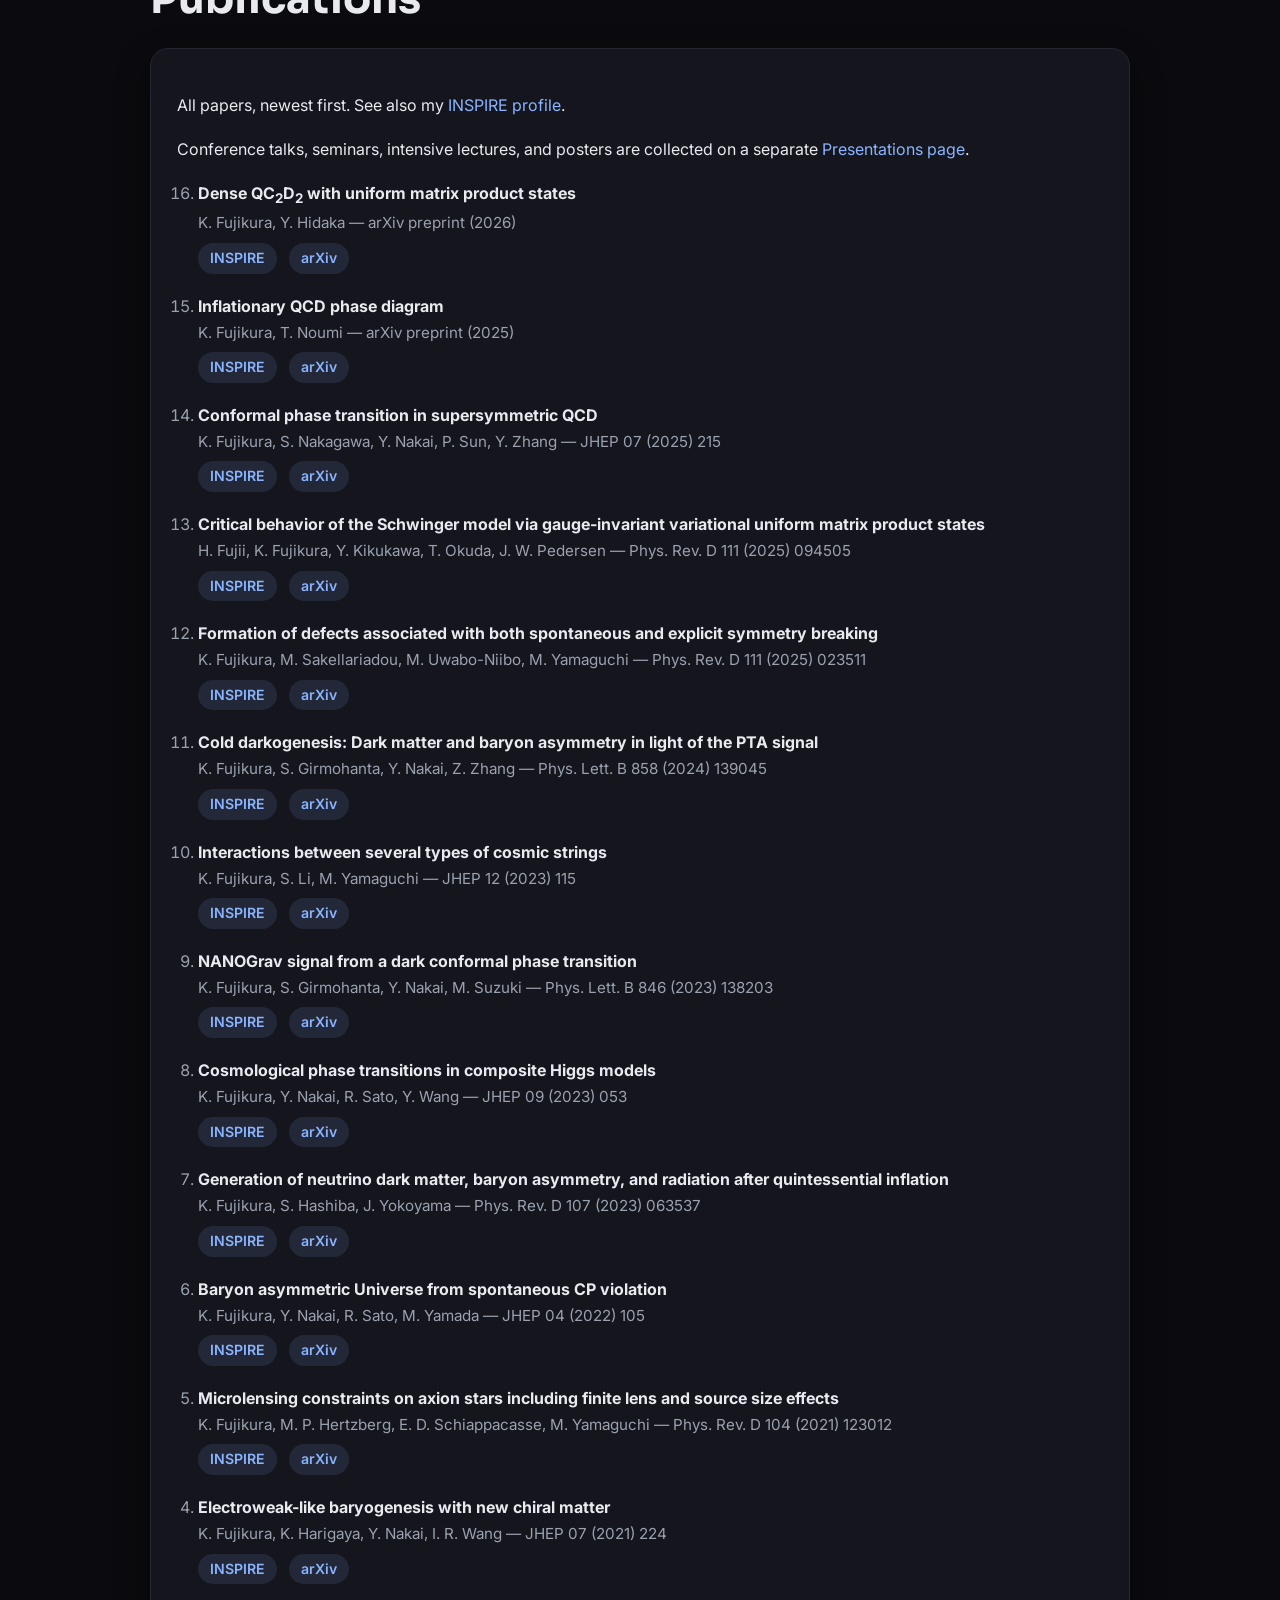
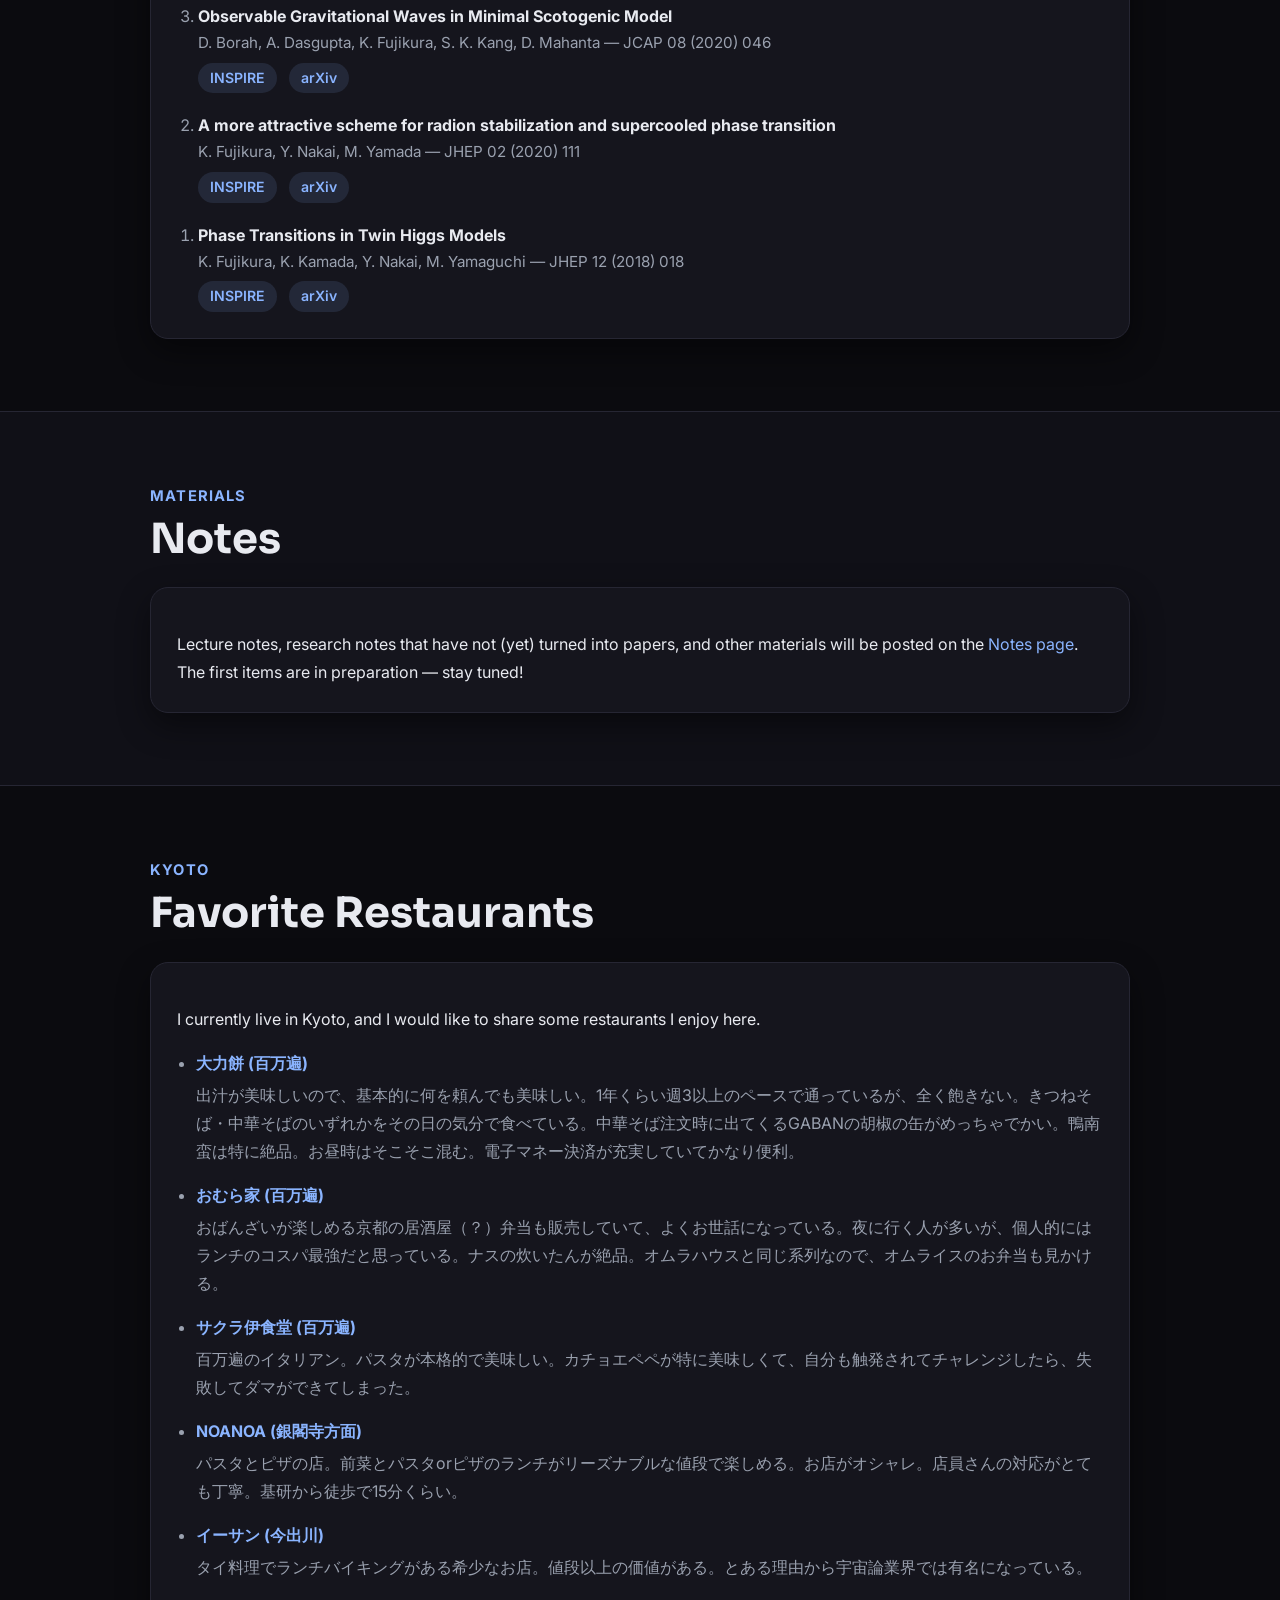
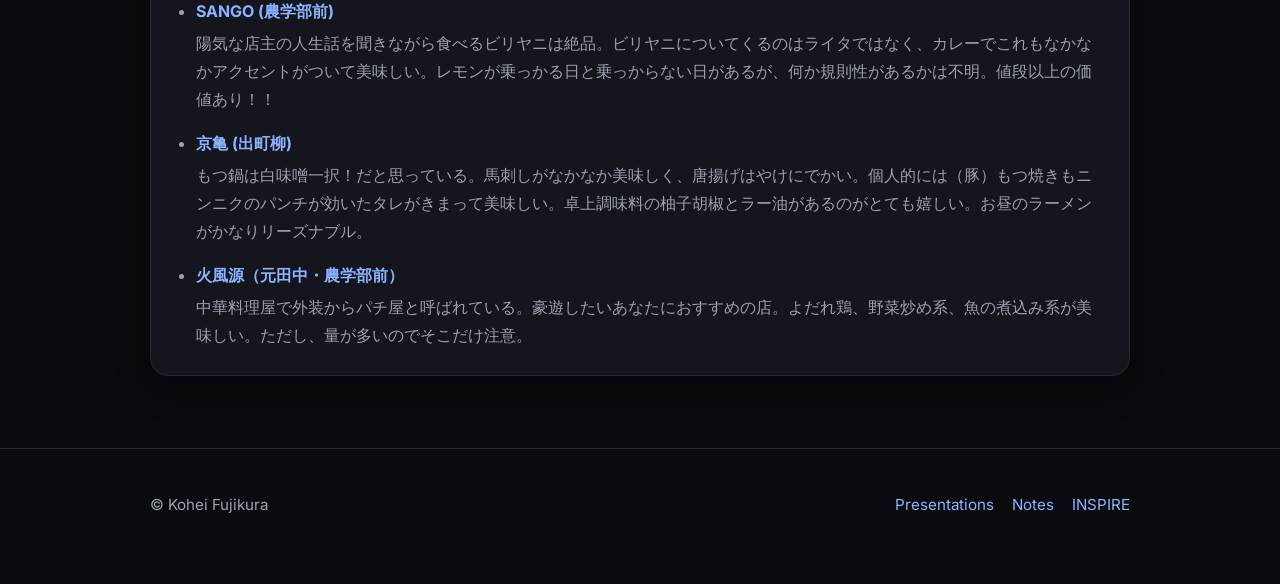
==== commit f87d5759: "Update index.html" ====
--- a/index.html
+++ b/index.html
@@ -285,15 +285,15 @@
               <span class="restaurant-description">タイ料理でランチバイキングがある希少なお店。値段以上の価値がある。とある理由から宇宙論業界では有名になっている。</span>
             </li>
             <li>
-              <strong class="restaurant-name"><a href="https://www.google.com/maps/search/?api=1&query=SANGO+京都大学" target="_blank" rel="noopener noreferrer">SANGO (農学部前)</a></strong>
+              <strong class="restaurant-name"><a href="https://tabelog.com/kyoto/A2601/A260302/26037625/" target="_blank" rel="noopener noreferrer">SANGO (農学部前)</a></strong>
               <span class="restaurant-description">陽気な店主の人生話を聞きながら食べるビリヤニは絶品。ビリヤニについてくるのはライタではなく、カレーでこれもなかなかアクセントがついて美味しい。レモンが乗っかる日と乗っからない日があるが、何か規則性があるかは不明。値段以上の価値あり！！</span>
             </li>
             <li>
-              <strong class="restaurant-name"><a href="https://www.google.com/maps/search/?api=1&query=もつ鍋+京亀+出町柳" target="_blank" rel="noopener noreferrer">京亀 (出町柳)</a></strong>
+              <strong class="restaurant-name"><a href="https://tabelog.com/kyoto/A2601/A260302/26007362/" target="_blank" rel="noopener noreferrer">京亀 (出町柳)</a></strong>
               <span class="restaurant-description">もつ鍋は白味噌一択！だと思っている。馬刺しがなかなか美味しく、唐揚げはやけにでかい。個人的には（豚）もつ焼きもニンニクのパンチが効いたタレがきまって美味しい。卓上調味料の柚子胡椒とラー油があるのがとても嬉しい。お昼のラーメンがかなりリーズナブル。</span>
             </li>
             <li>
-              <strong class="restaurant-name"><a href="https://tabelog.com/kyoto/A2601/A260302/26030997/" target="_blank" rel="noopener noreferrer">火風源（元田中・農学部前）</a></strong>
+              <strong class="restaurant-name"><a href="https://tabelog.com/kyoto/A2601/A260302/26031187/" target="_blank" rel="noopener noreferrer">火風源（元田中・農学部前）</a></strong>
               <span class="restaurant-description">中華料理屋で外装からパチ屋と呼ばれている。豪遊したいあなたにおすすめの店。よだれ鶏、野菜炒め系、魚の煮込み系が美味しい。ただし、量が多いのでそこだけ注意。</span>
             </li>
           </ul>
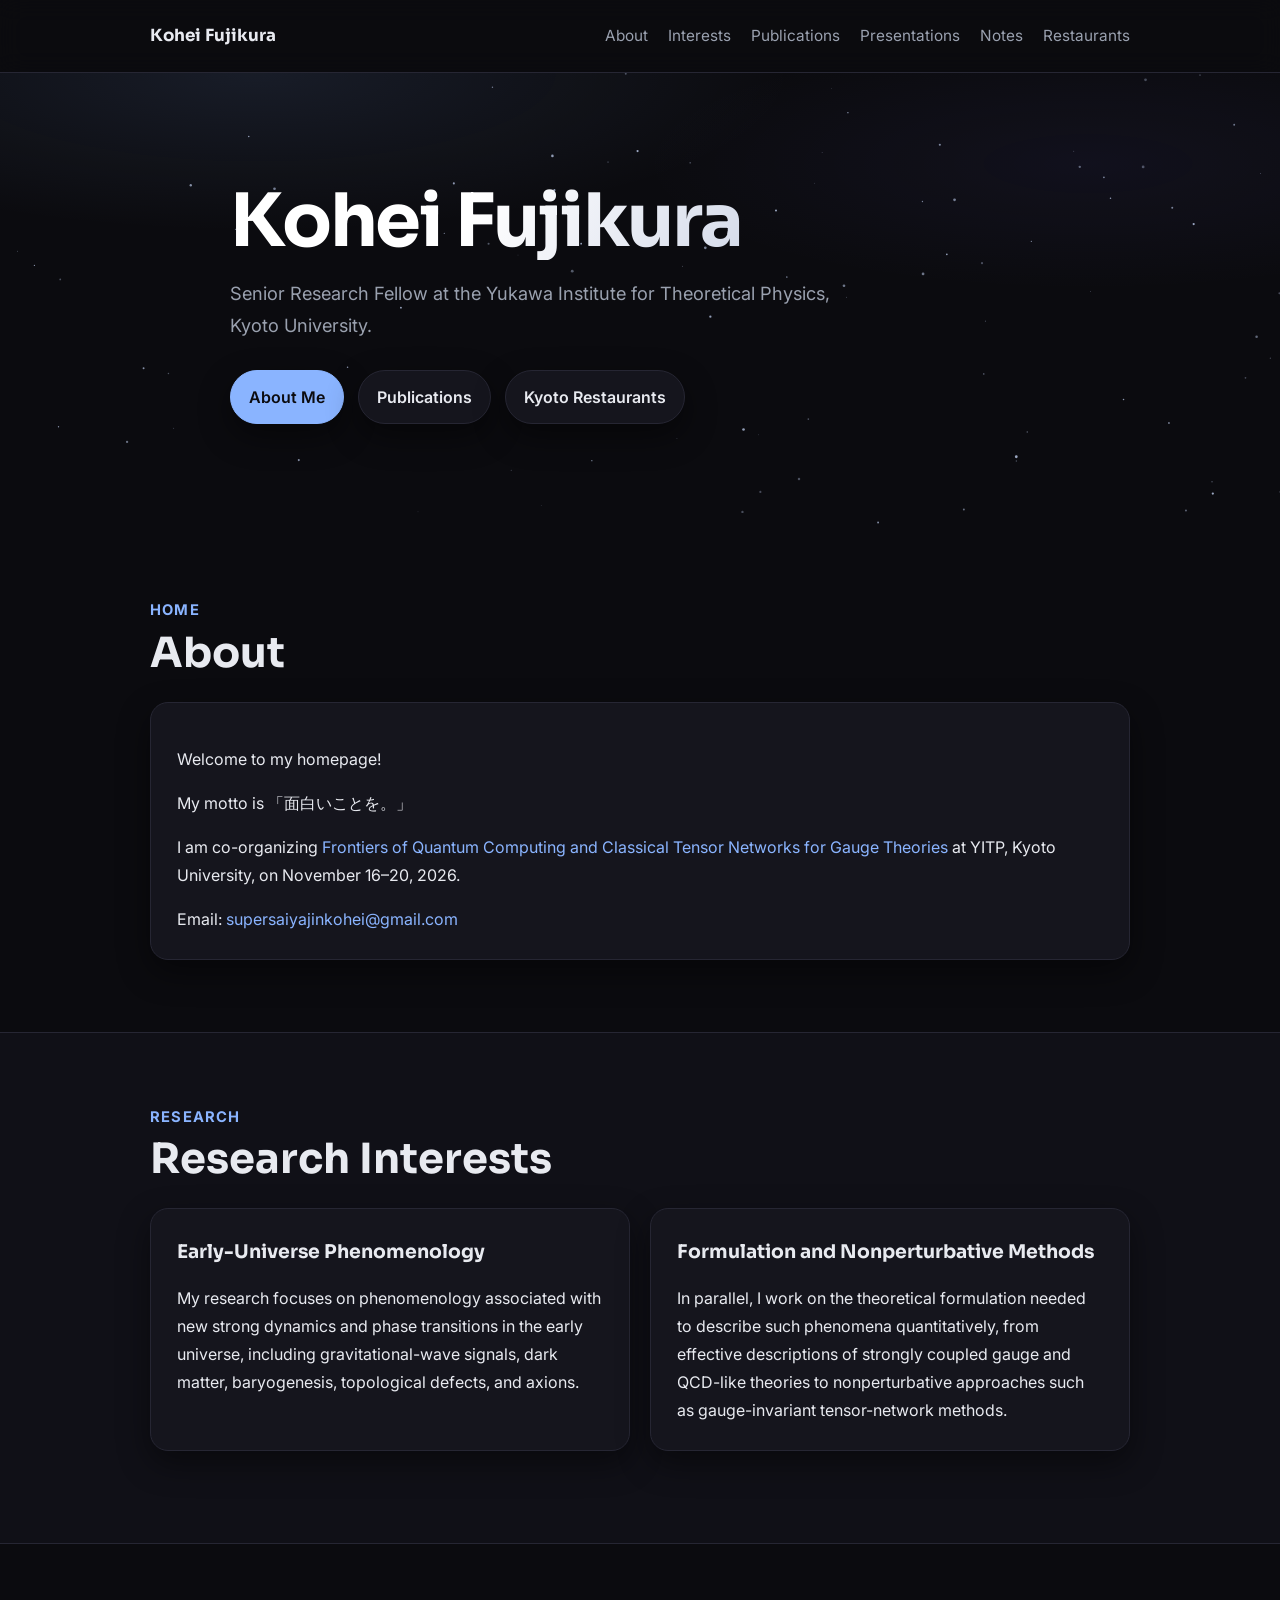
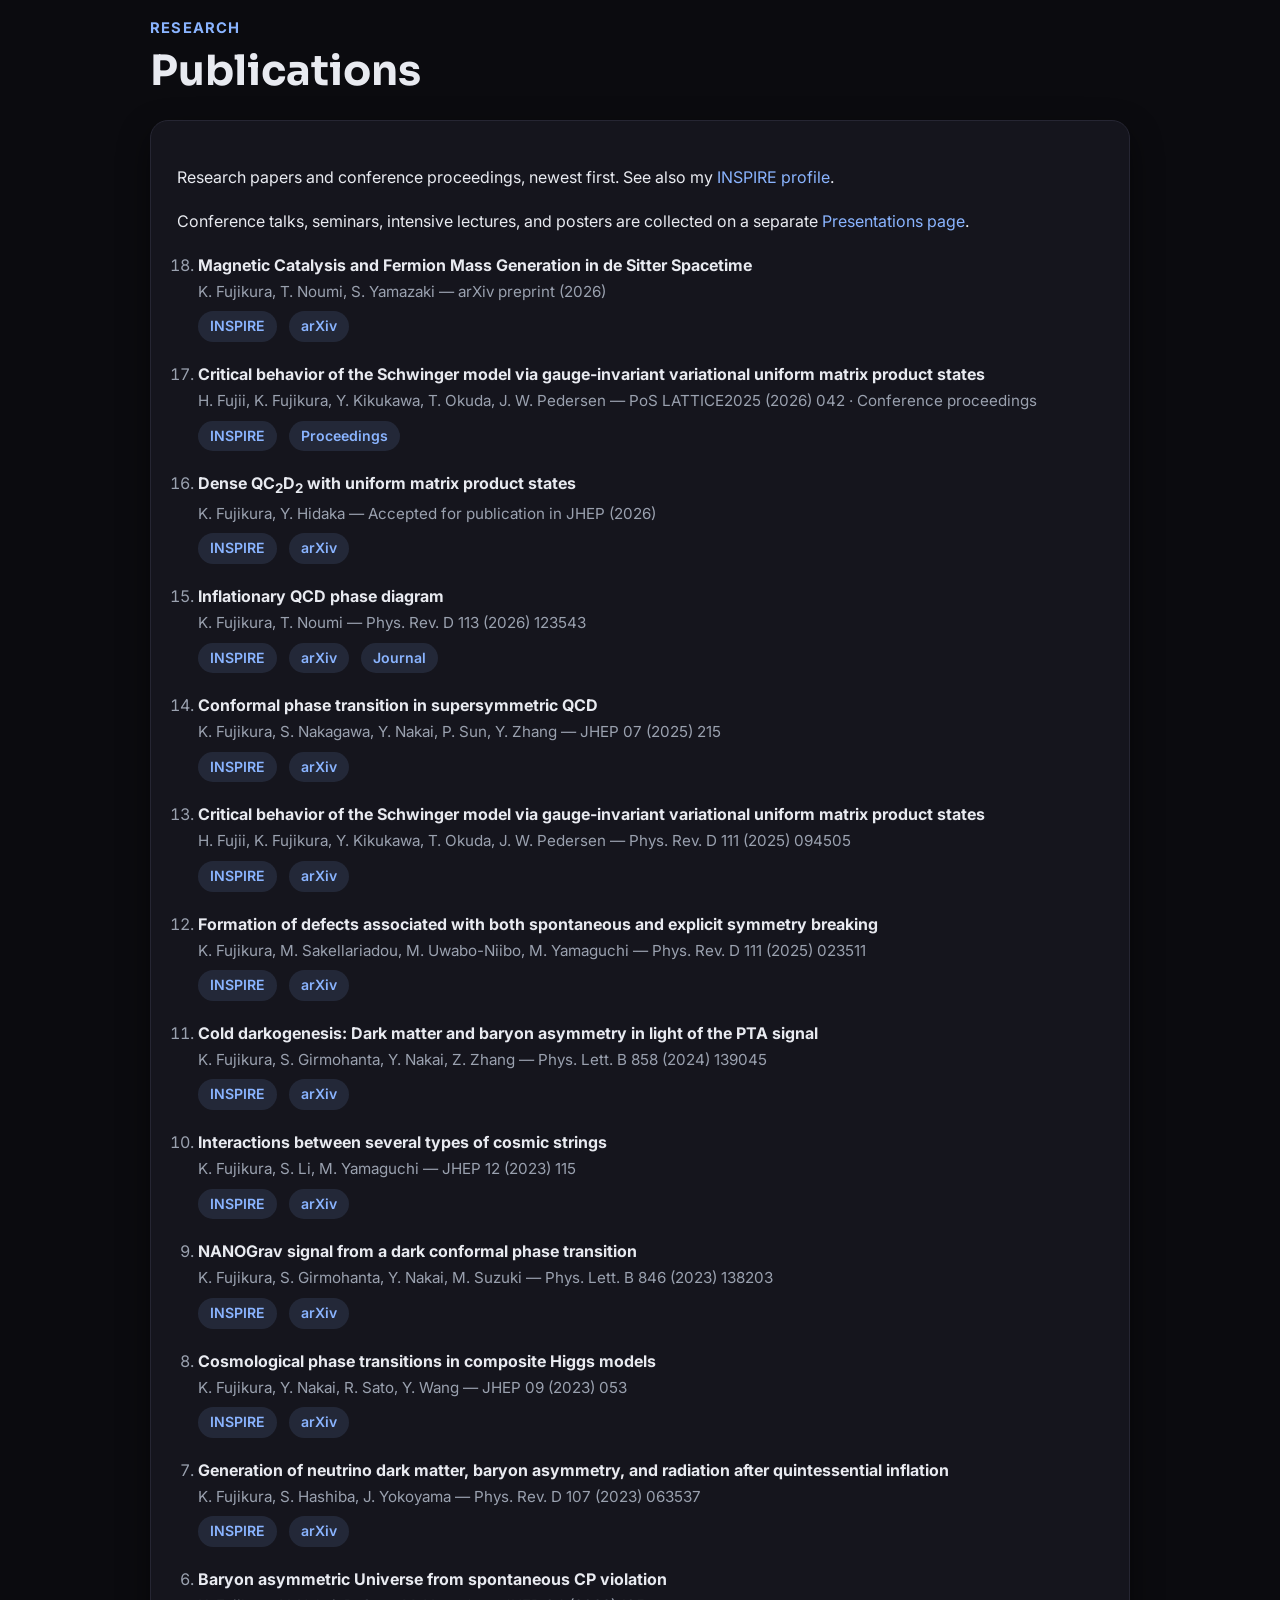
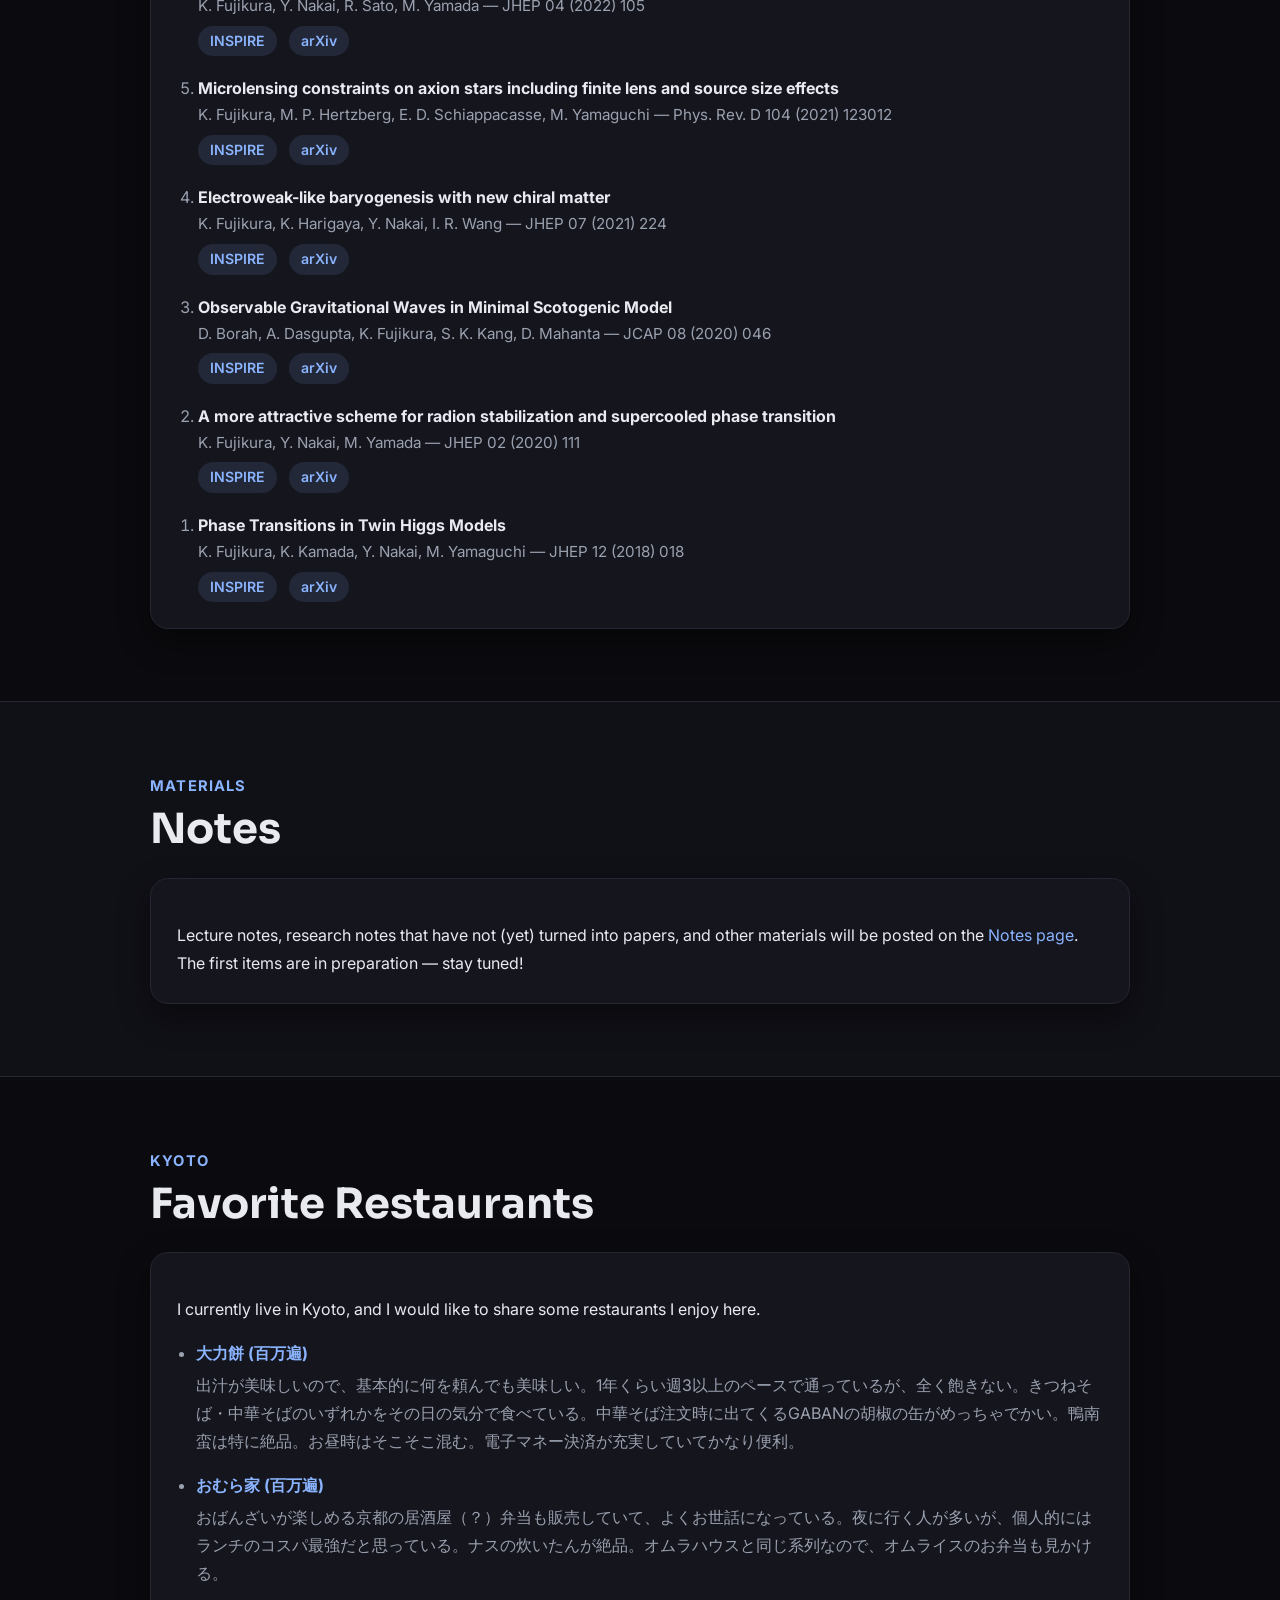
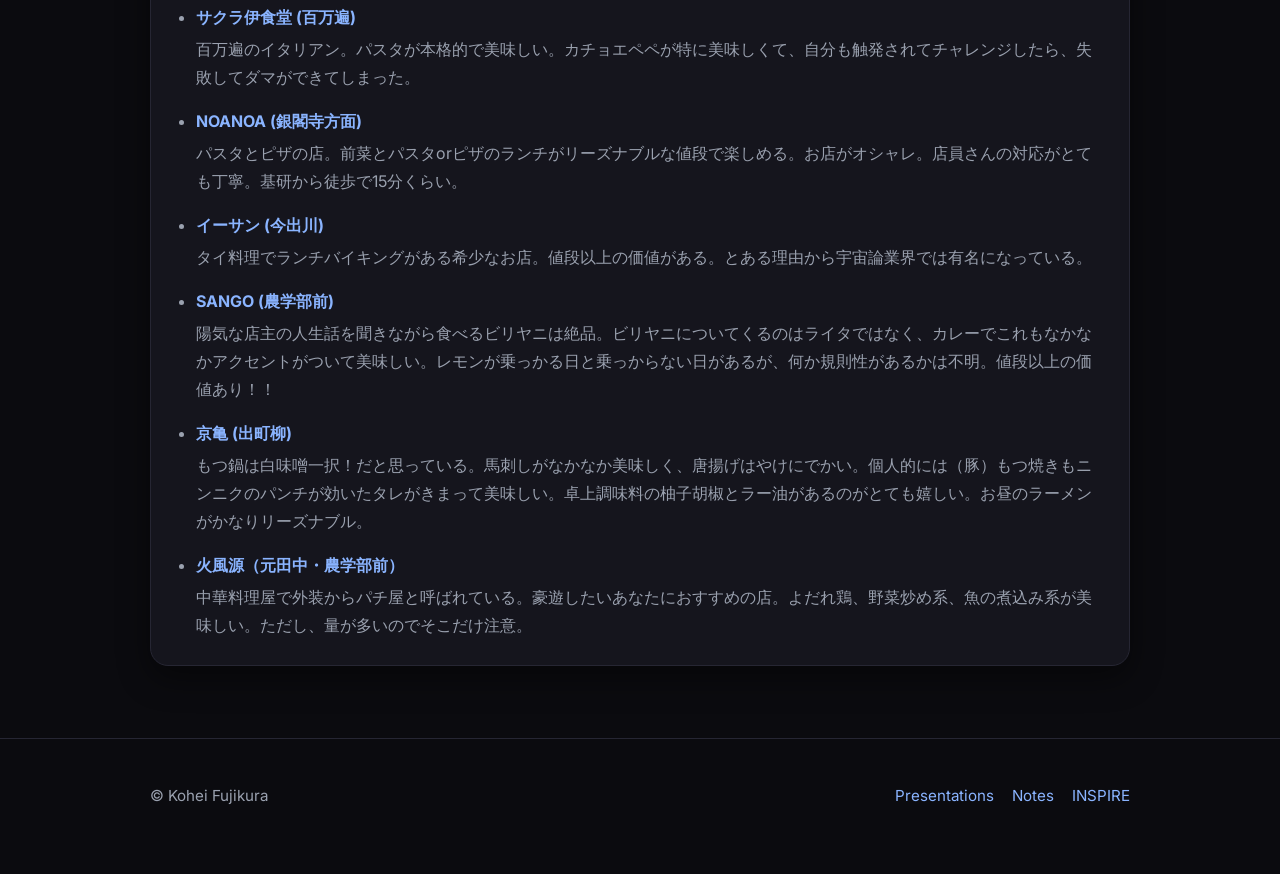
==== commit 63b10e82: "Update profile, publications, and presentations" ====
--- a/index.html
+++ b/index.html
@@ -4,7 +4,7 @@
   <meta charset="UTF-8">
   <meta name="viewport" content="width=device-width, initial-scale=1.0">
   <title>Kohei Fujikura</title>
-  <meta name="description" content="Kohei Fujikura — Postdoctoral researcher at Yukawa Institute for Theoretical Physics, Kyoto University.">
+  <meta name="description" content="Kohei Fujikura — Senior Research Fellow at the Yukawa Institute for Theoretical Physics, Kyoto University.">
   <meta name="color-scheme" content="dark">
   <meta name="theme-color" content="#0b0b0f">
   <link rel="preconnect" href="https://fonts.googleapis.com">
@@ -33,7 +33,7 @@
       <div class="container hero-inner">
         <h1>Kohei Fujikura</h1>
         <p class="hero-text">
-          Postdoctoral researcher at Yukawa Institute for Theoretical Physics, <span style="white-space: nowrap;">Kyoto University.</span>
+          Senior Research Fellow at the Yukawa Institute for Theoretical Physics, <span style="white-space: nowrap;">Kyoto University.</span>
         </p>
         <div class="hero-buttons">
           <a class="button primary" href="#about">About Me</a>
@@ -54,7 +54,12 @@
             Welcome to my homepage!
           </p>
           <p>
-            My motto is "自由に楽しく意味があることを".
+            My motto is <span lang="ja">「面白いことを。」</span>
+          </p>
+          <p>
+            I am co-organizing
+            <a href="https://indico.yukawa.kyoto-u.ac.jp/event/80/" target="_blank" rel="noopener noreferrer">Frontiers of Quantum Computing and Classical Tensor Networks for Gauge Theories</a>
+            at YITP, Kyoto University, on November 16–20, 2026.
           </p>
           <p>
             Email:
@@ -97,7 +102,7 @@
         </div>
         <div class="card">
           <p>
-            All papers, newest first. See also my
+            Research papers and conference proceedings, newest first. See also my
             <a href="https://inspirehep.net/authors/1897295" target="_blank" rel="noopener noreferrer">INSPIRE profile</a>.
           </p>
           <p>
@@ -106,8 +111,24 @@
           </p>
           <ol class="pub-list" reversed>
             <li>
+              <strong>Magnetic Catalysis and Fermion Mass Generation in de Sitter Spacetime</strong>
+              <span class="pub-meta">K. Fujikura, T. Noumi, S. Yamazaki — arXiv preprint (2026)</span>
+              <div class="pub-links">
+                <a href="https://inspirehep.net/literature/3188679" target="_blank" rel="noopener noreferrer">INSPIRE</a>
+                <a href="https://arxiv.org/abs/2608.07270" target="_blank" rel="noopener noreferrer">arXiv</a>
+              </div>
+            </li>
+            <li>
+              <strong>Critical behavior of the Schwinger model via gauge-invariant variational uniform matrix product states</strong>
+              <span class="pub-meta">H. Fujii, K. Fujikura, Y. Kikukawa, T. Okuda, J. W. Pedersen — PoS LATTICE2025 (2026) 042 · Conference proceedings</span>
+              <div class="pub-links">
+                <a href="https://inspirehep.net/literature/3197671" target="_blank" rel="noopener noreferrer">INSPIRE</a>
+                <a href="https://doi.org/10.22323/1.518.0042" target="_blank" rel="noopener noreferrer">Proceedings</a>
+              </div>
+            </li>
+            <li>
               <strong>Dense QC<sub>2</sub>D<sub>2</sub> with uniform matrix product states</strong>
-              <span class="pub-meta">K. Fujikura, Y. Hidaka — arXiv preprint (2026)</span>
+              <span class="pub-meta">K. Fujikura, Y. Hidaka — Accepted for publication in JHEP (2026)</span>
               <div class="pub-links">
                 <a href="https://inspirehep.net/literature/3157128" target="_blank" rel="noopener noreferrer">INSPIRE</a>
                 <a href="https://arxiv.org/abs/2605.17183" target="_blank" rel="noopener noreferrer">arXiv</a>
@@ -115,10 +136,11 @@
             </li>
             <li>
               <strong>Inflationary QCD phase diagram</strong>
-              <span class="pub-meta">K. Fujikura, T. Noumi — arXiv preprint (2025)</span>
+              <span class="pub-meta">K. Fujikura, T. Noumi — Phys. Rev. D 113 (2026) 123543</span>
               <div class="pub-links">
                 <a href="https://inspirehep.net/literature/3096447" target="_blank" rel="noopener noreferrer">INSPIRE</a>
                 <a href="https://arxiv.org/abs/2512.24024" target="_blank" rel="noopener noreferrer">arXiv</a>
+                <a href="https://doi.org/10.1103/3ljp-ddfx" target="_blank" rel="noopener noreferrer">Journal</a>
               </div>
             </li>
             <li>
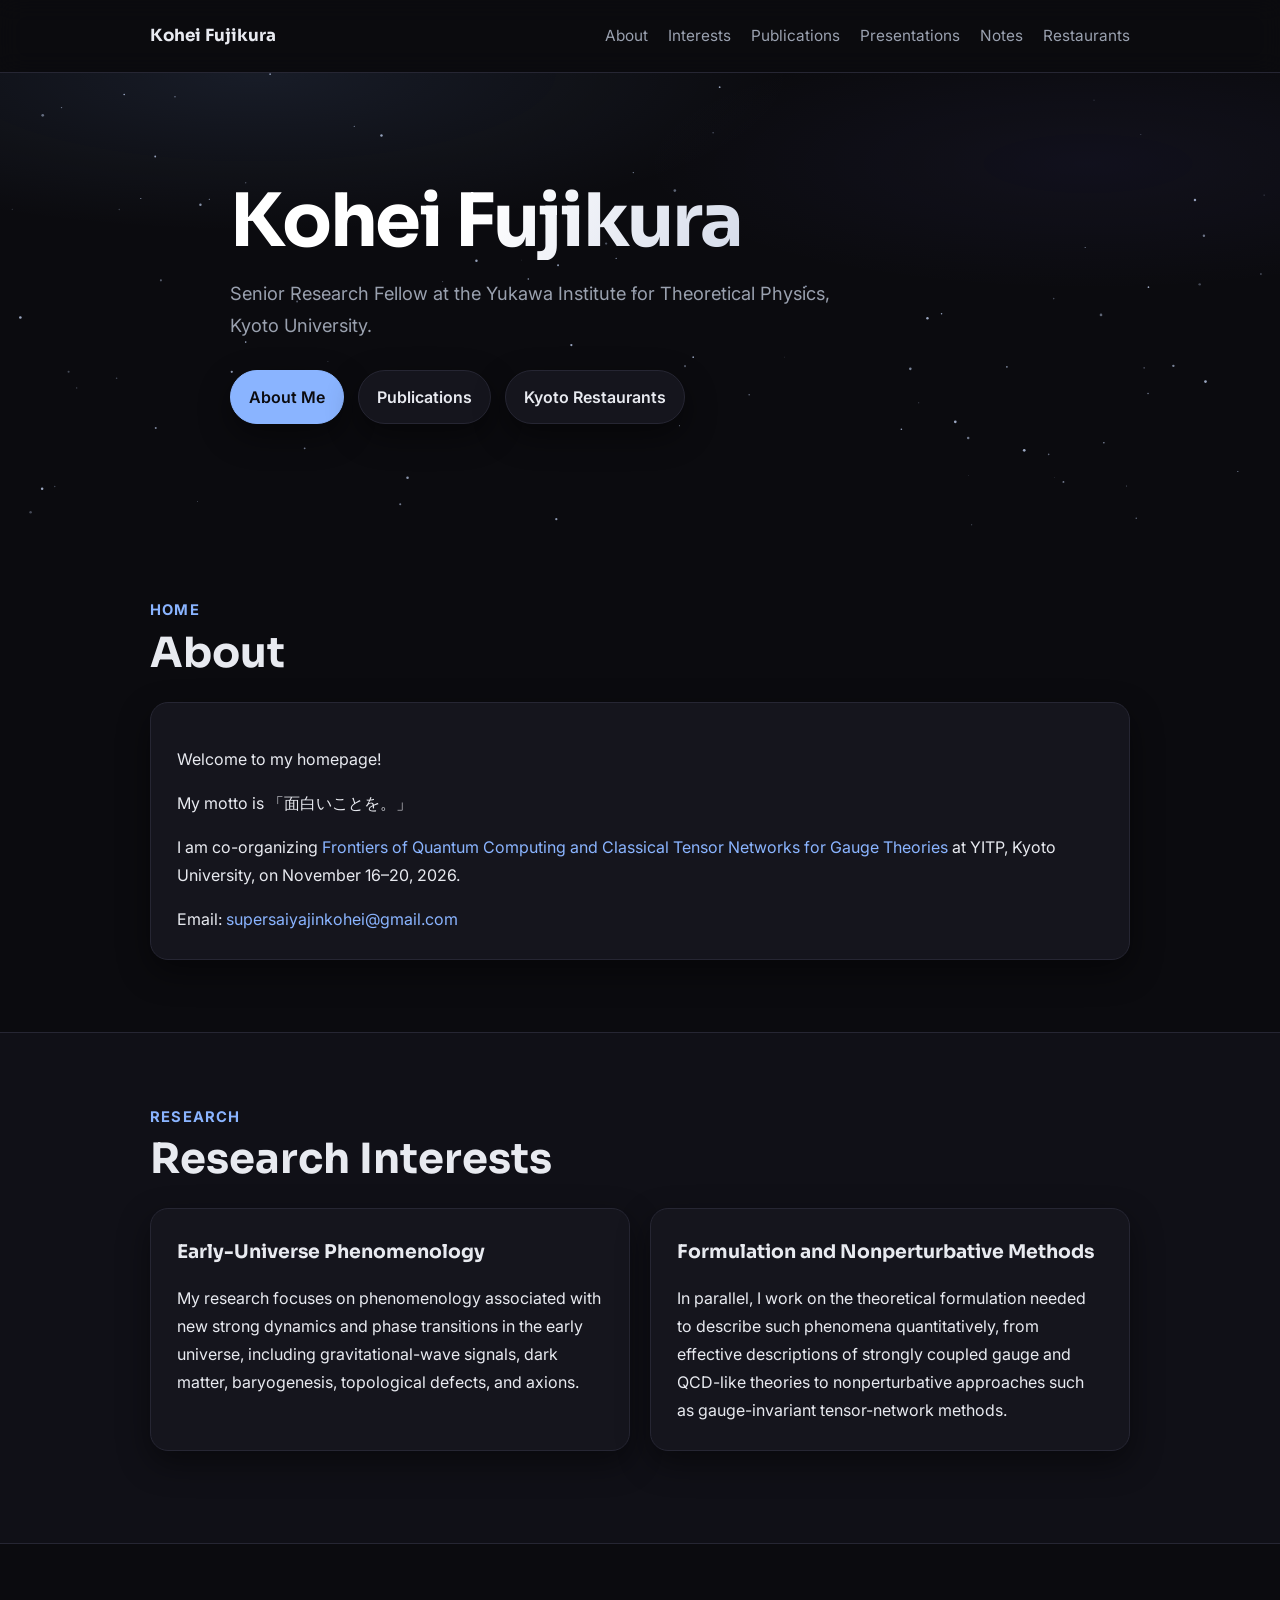
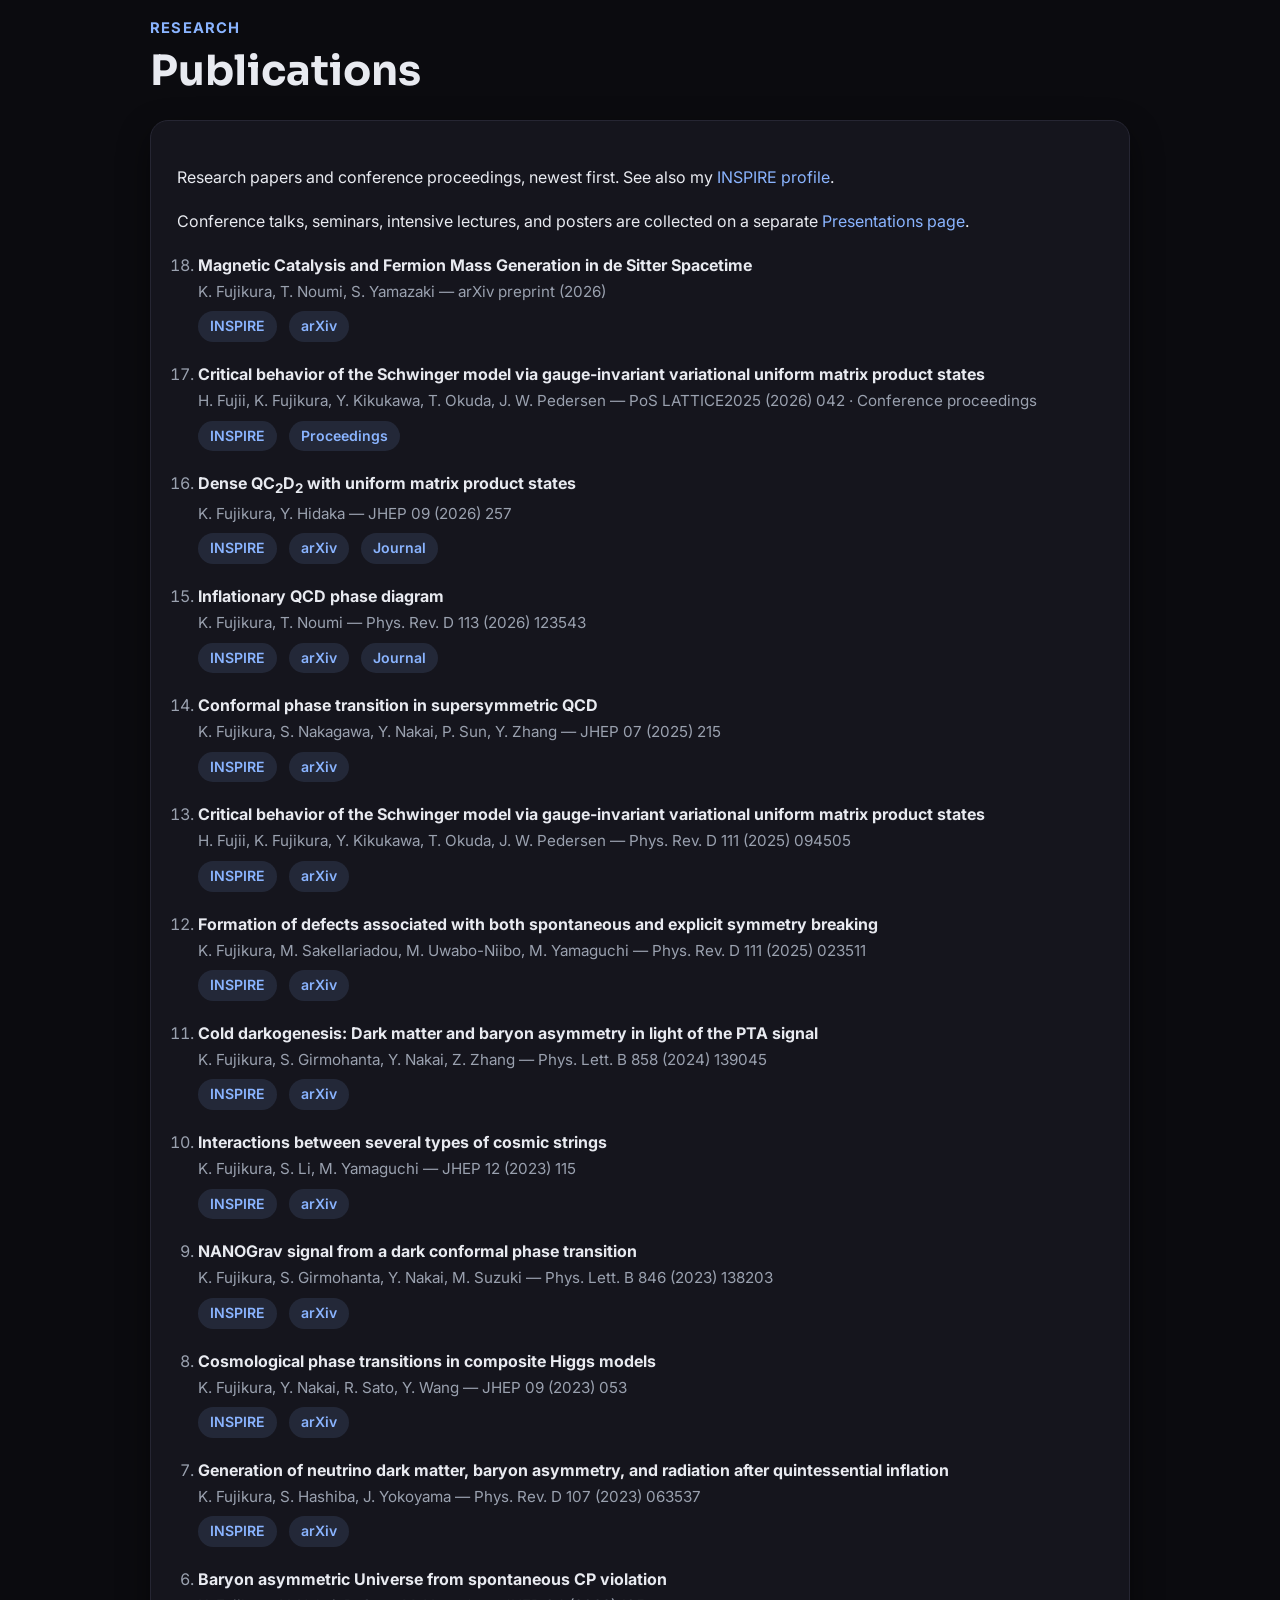
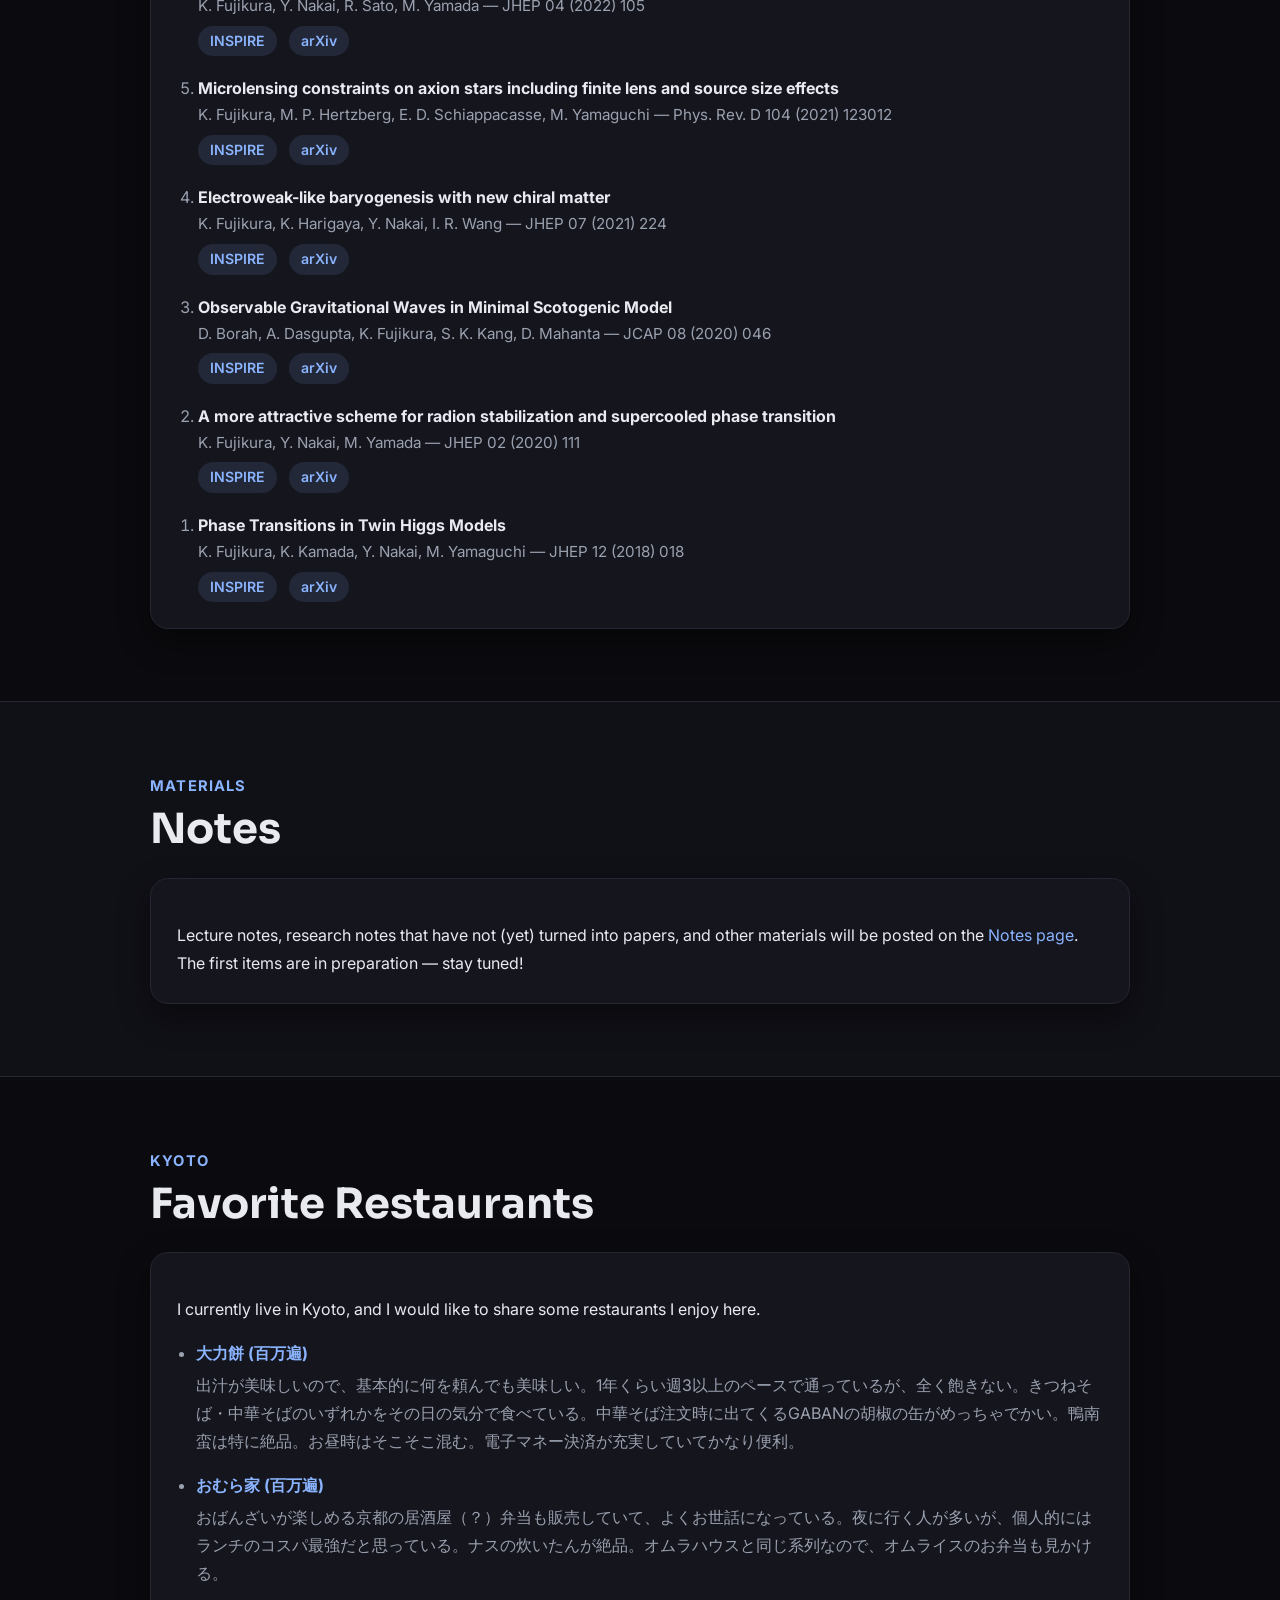
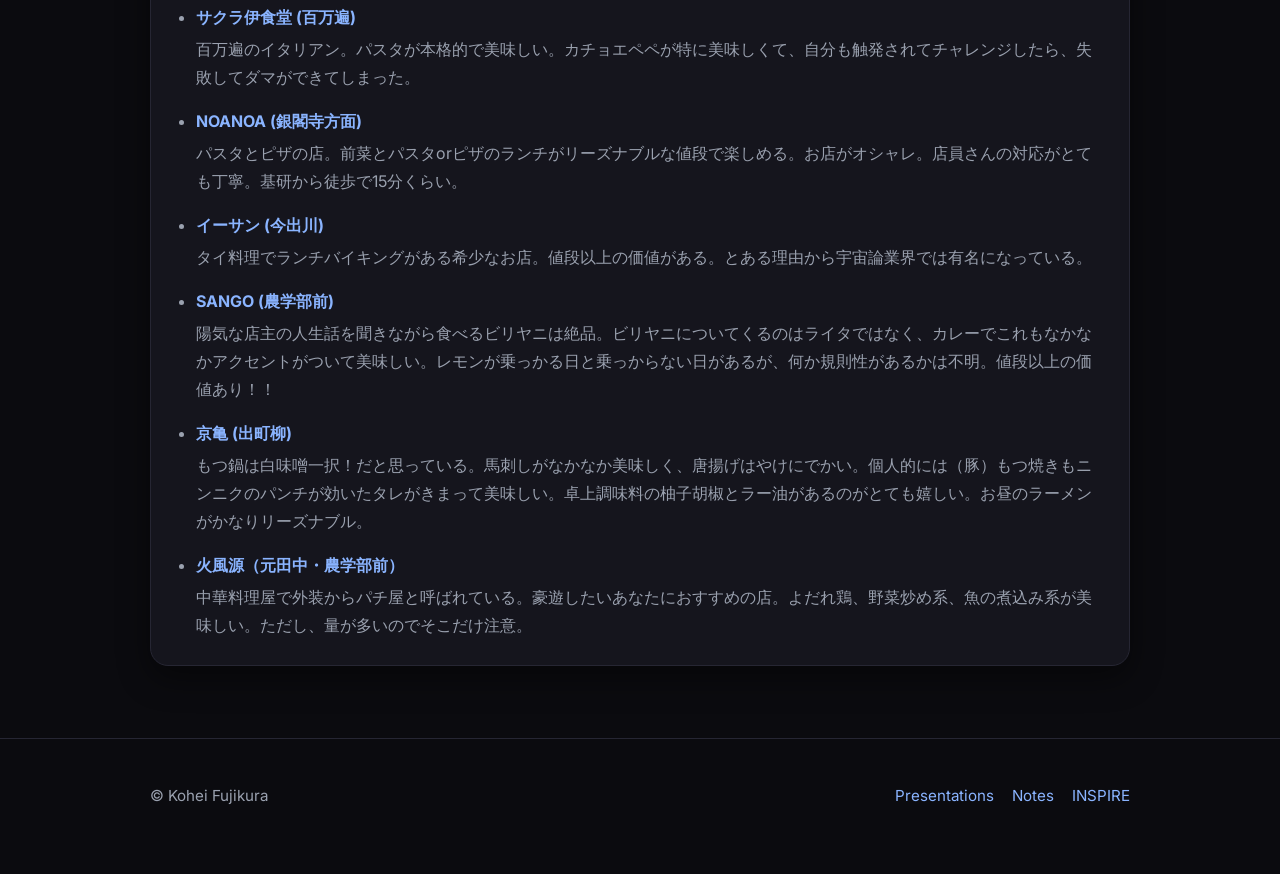
==== commit 77e4edce: "Update publications and presentations" ====
--- a/index.html
+++ b/index.html
@@ -128,10 +128,11 @@
             </li>
             <li>
               <strong>Dense QC<sub>2</sub>D<sub>2</sub> with uniform matrix product states</strong>
-              <span class="pub-meta">K. Fujikura, Y. Hidaka — Accepted for publication in JHEP (2026)</span>
+              <span class="pub-meta">K. Fujikura, Y. Hidaka — JHEP 09 (2026) 257</span>
               <div class="pub-links">
                 <a href="https://inspirehep.net/literature/3157128" target="_blank" rel="noopener noreferrer">INSPIRE</a>
                 <a href="https://arxiv.org/abs/2605.17183" target="_blank" rel="noopener noreferrer">arXiv</a>
+                <a href="https://doi.org/10.1007/JHEP09(2026)257" target="_blank" rel="noopener noreferrer">Journal</a>
               </div>
             </li>
             <li>
